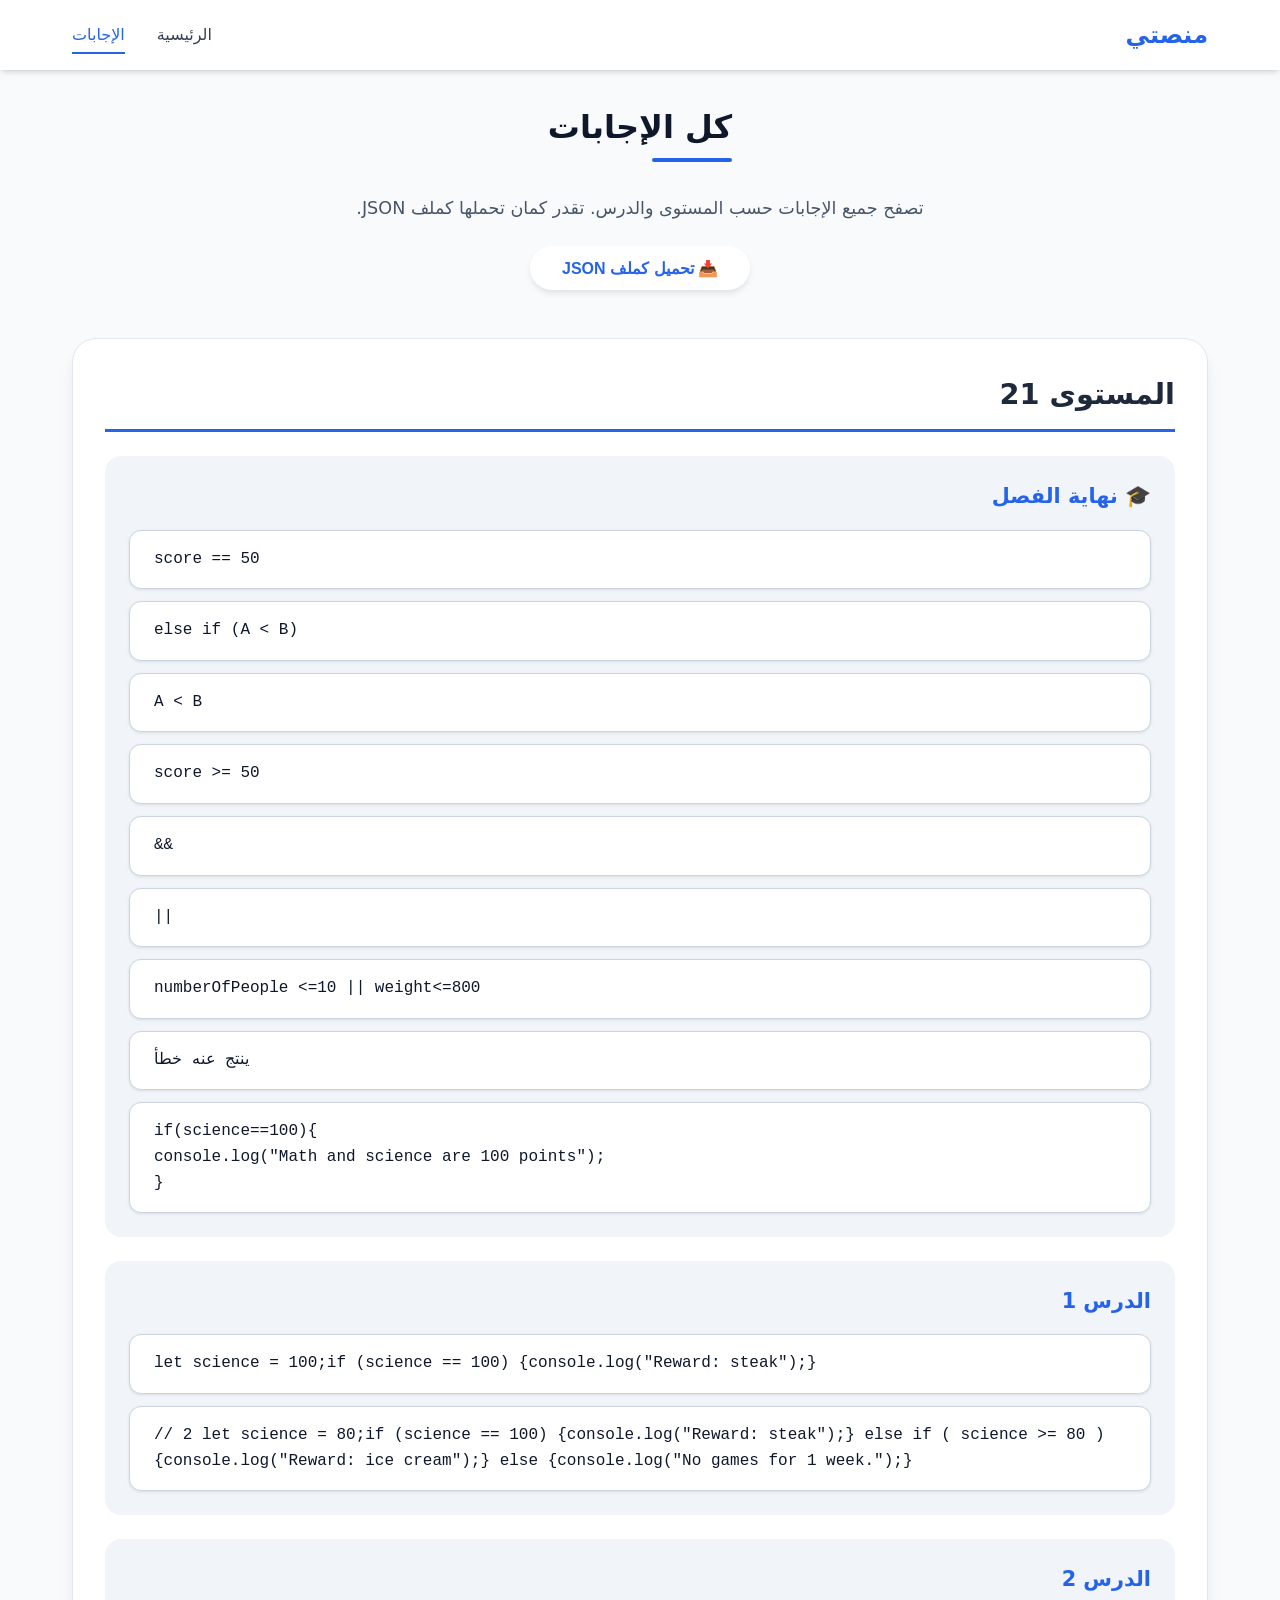
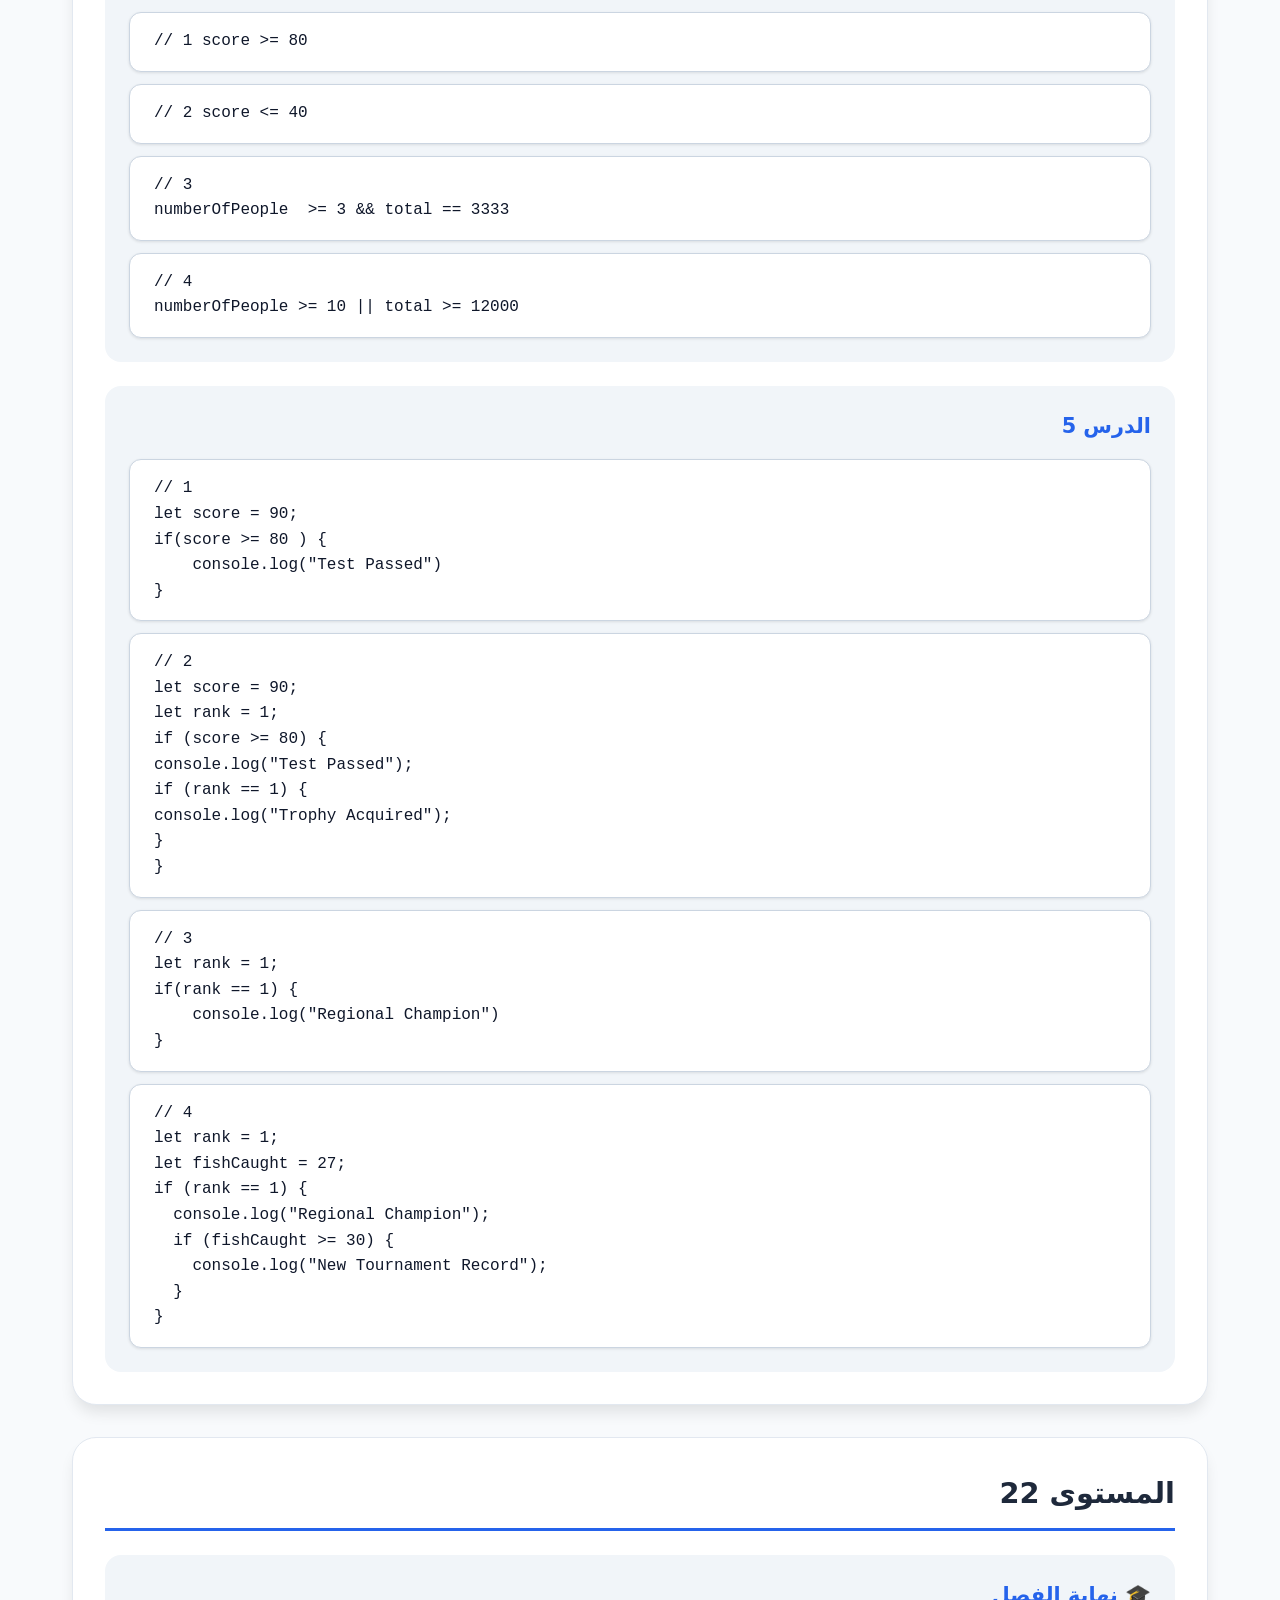
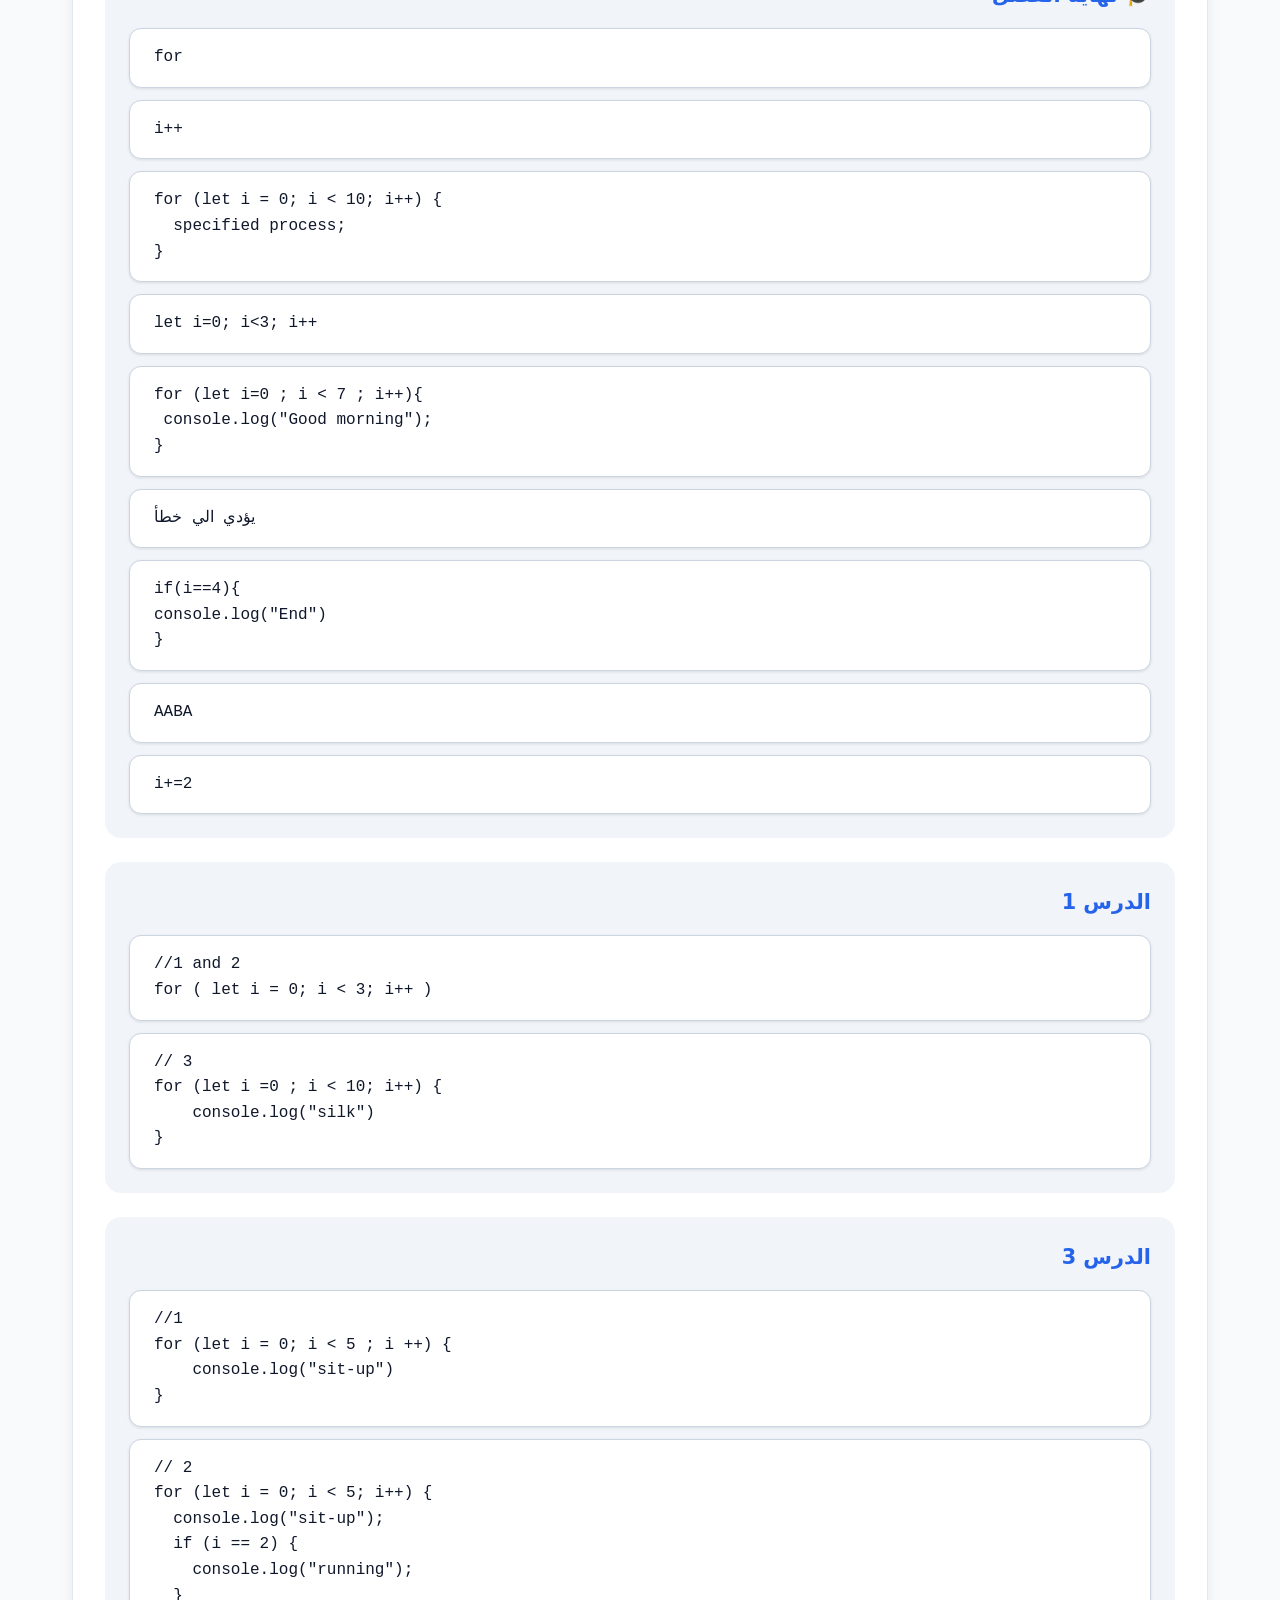
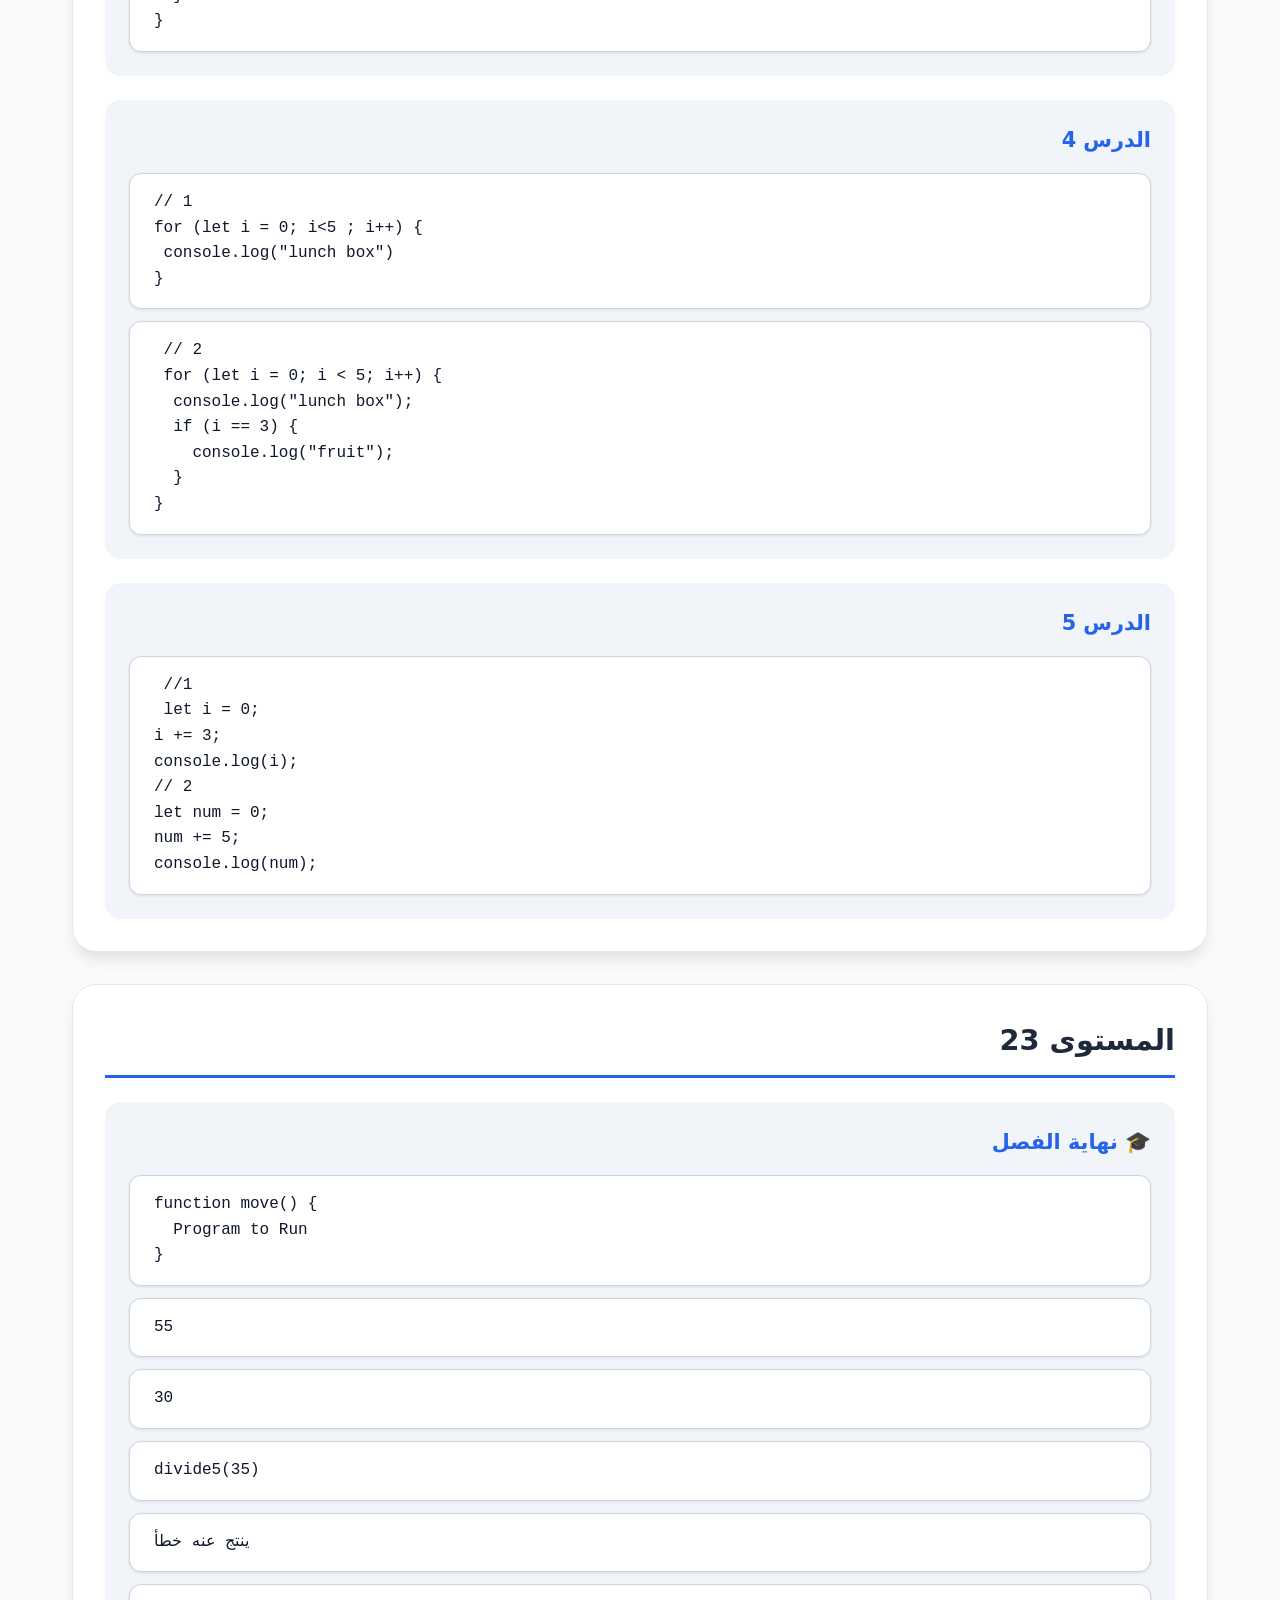
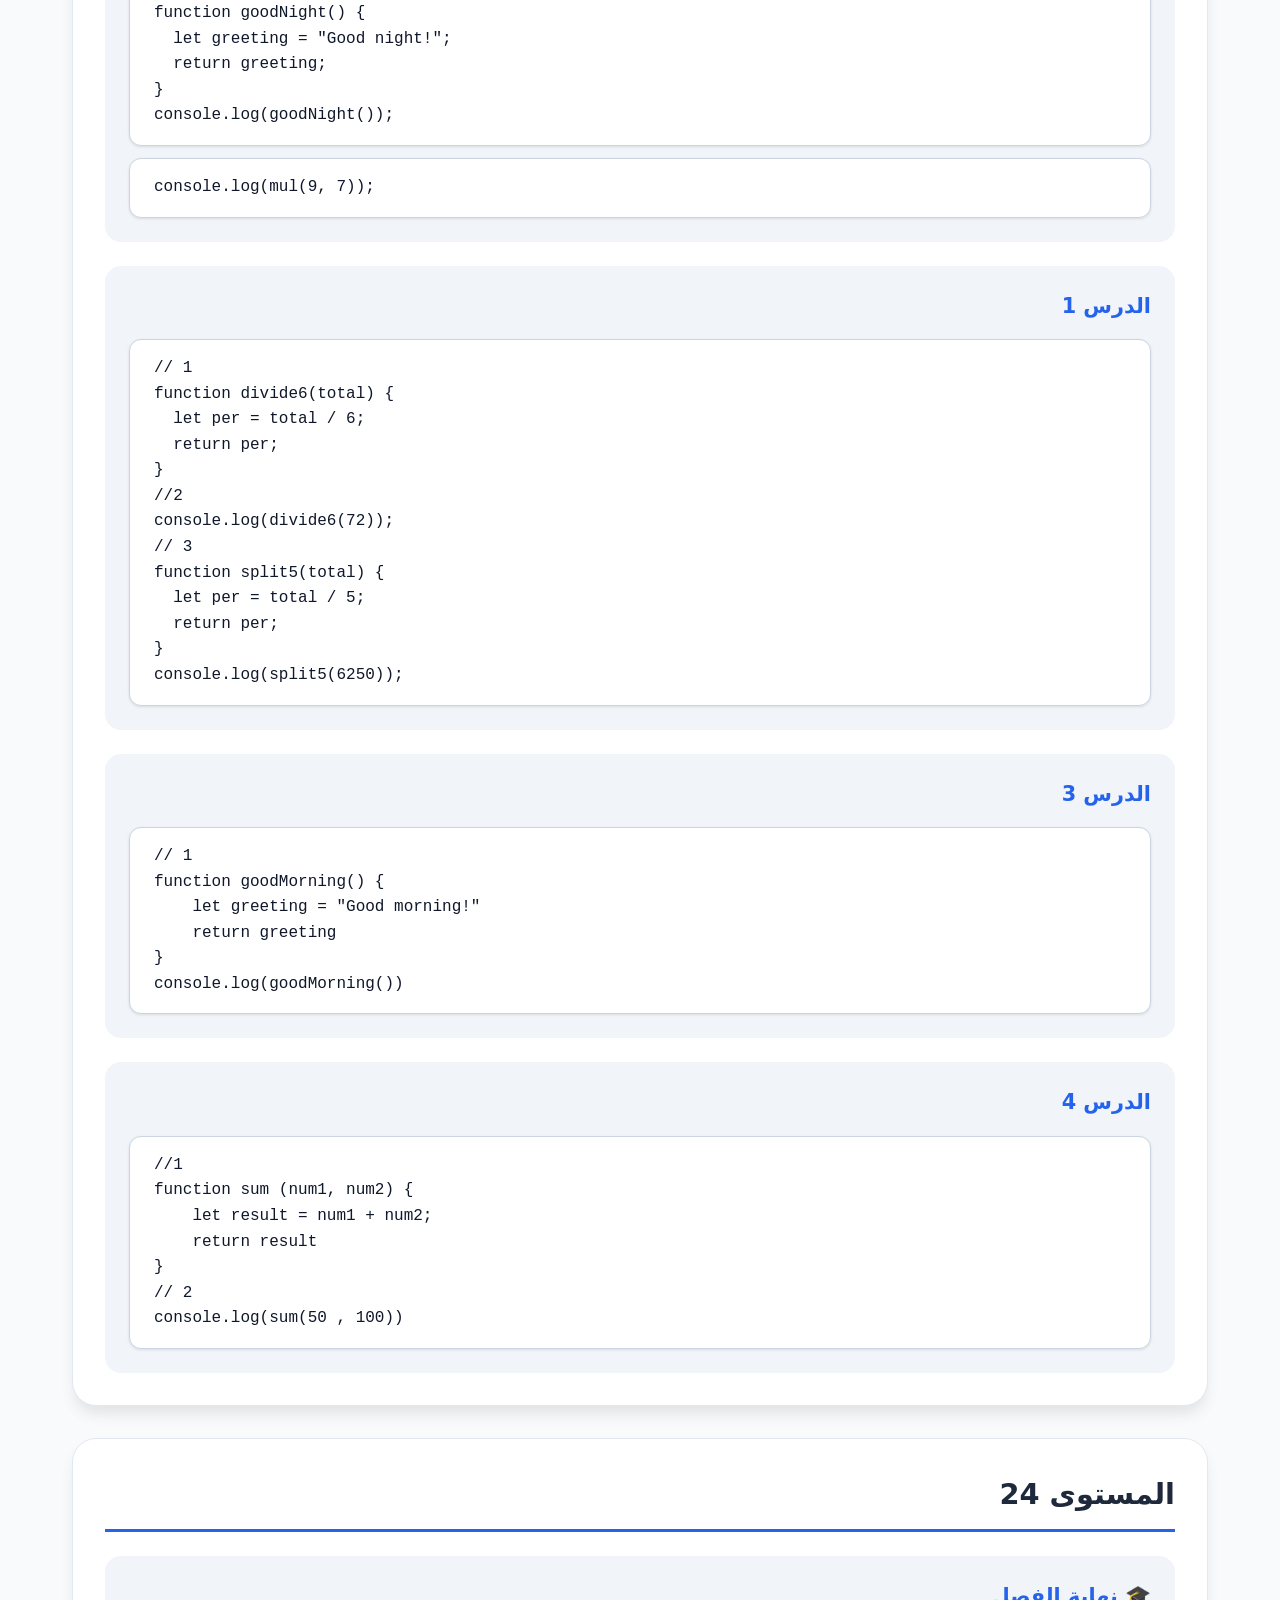
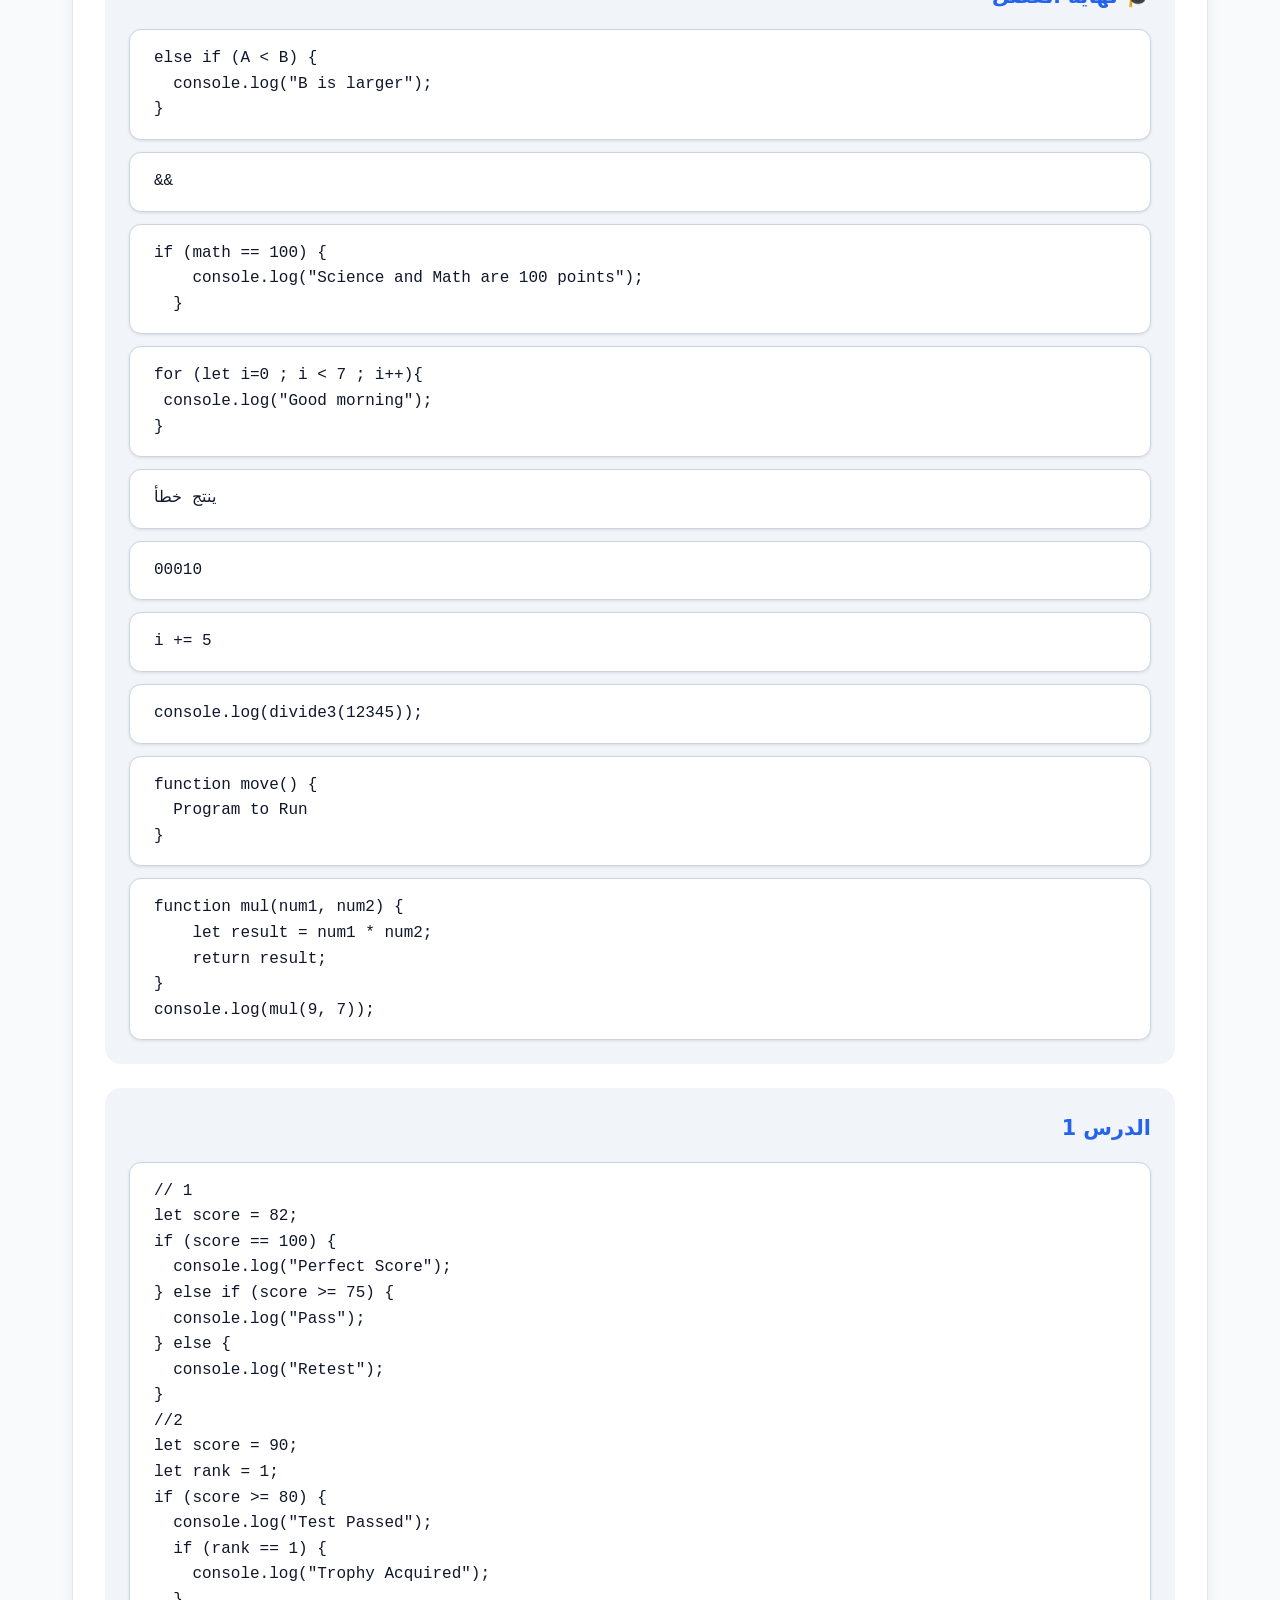
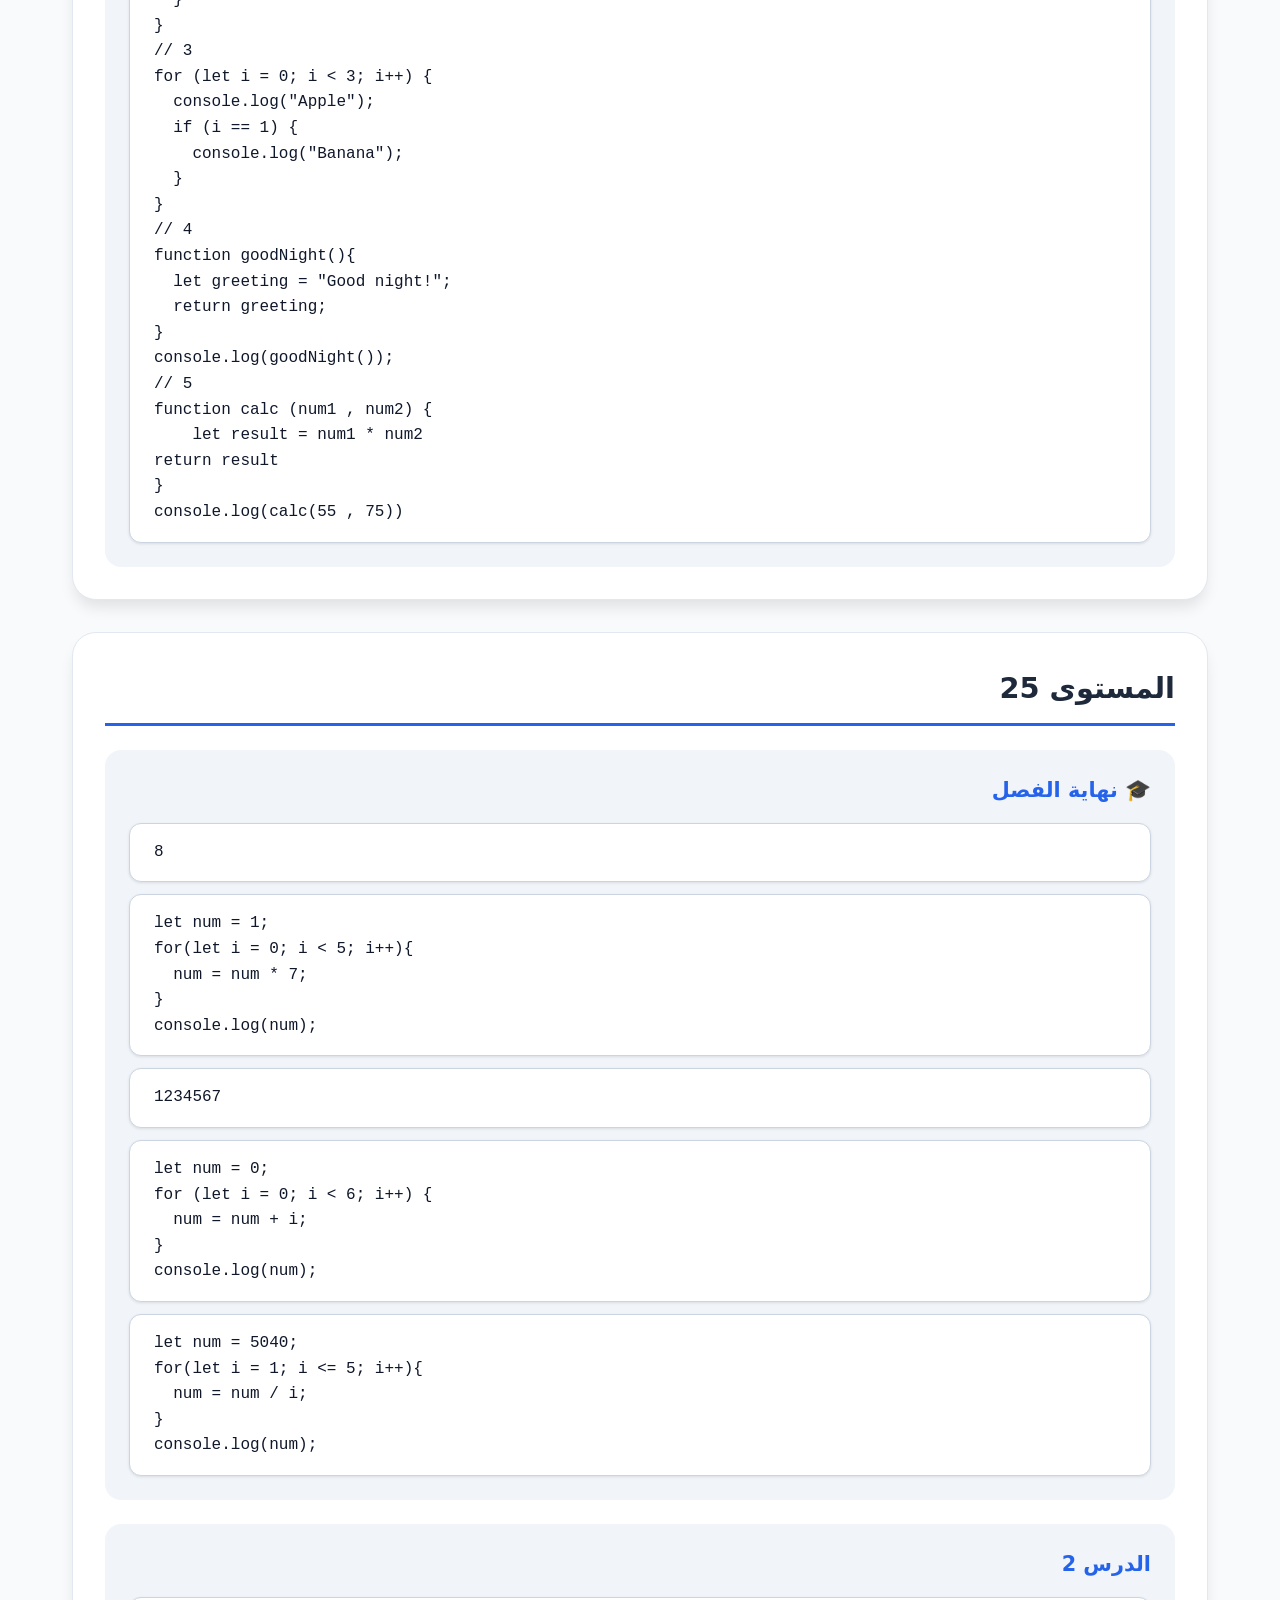
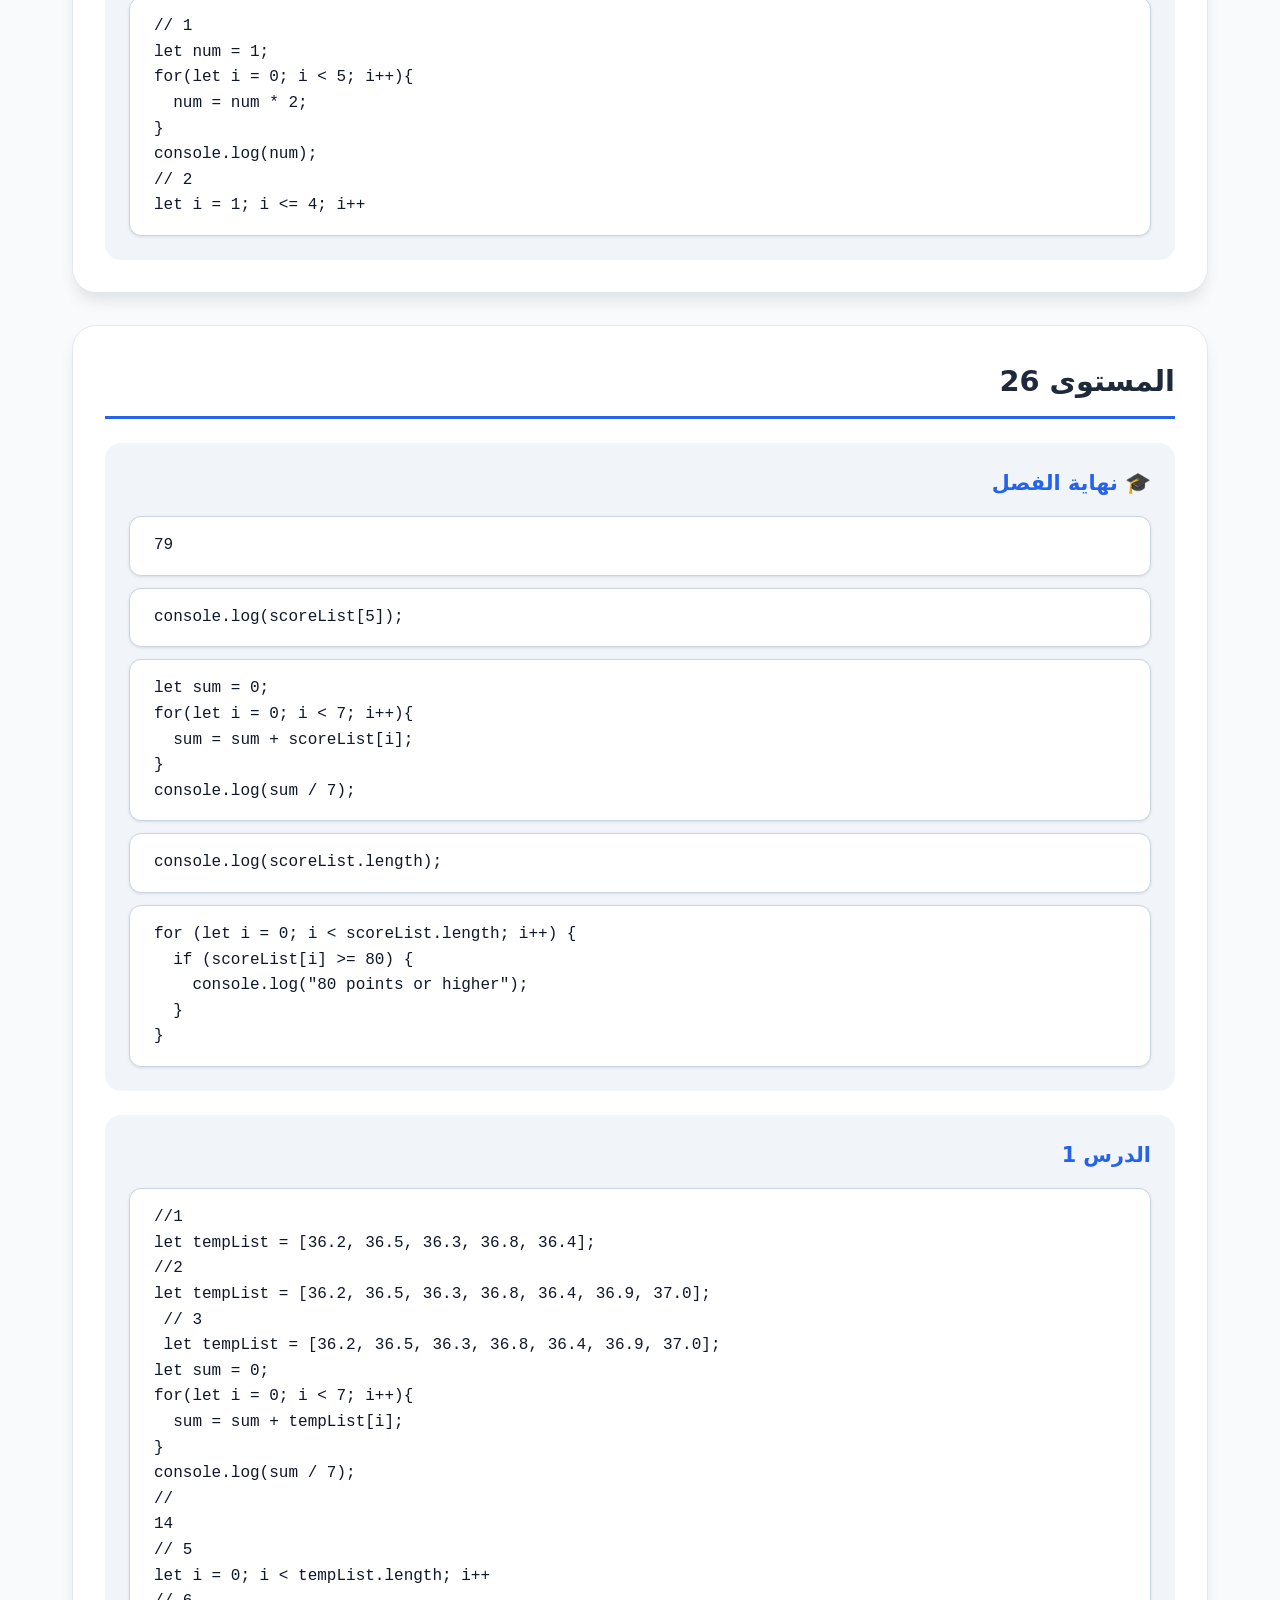
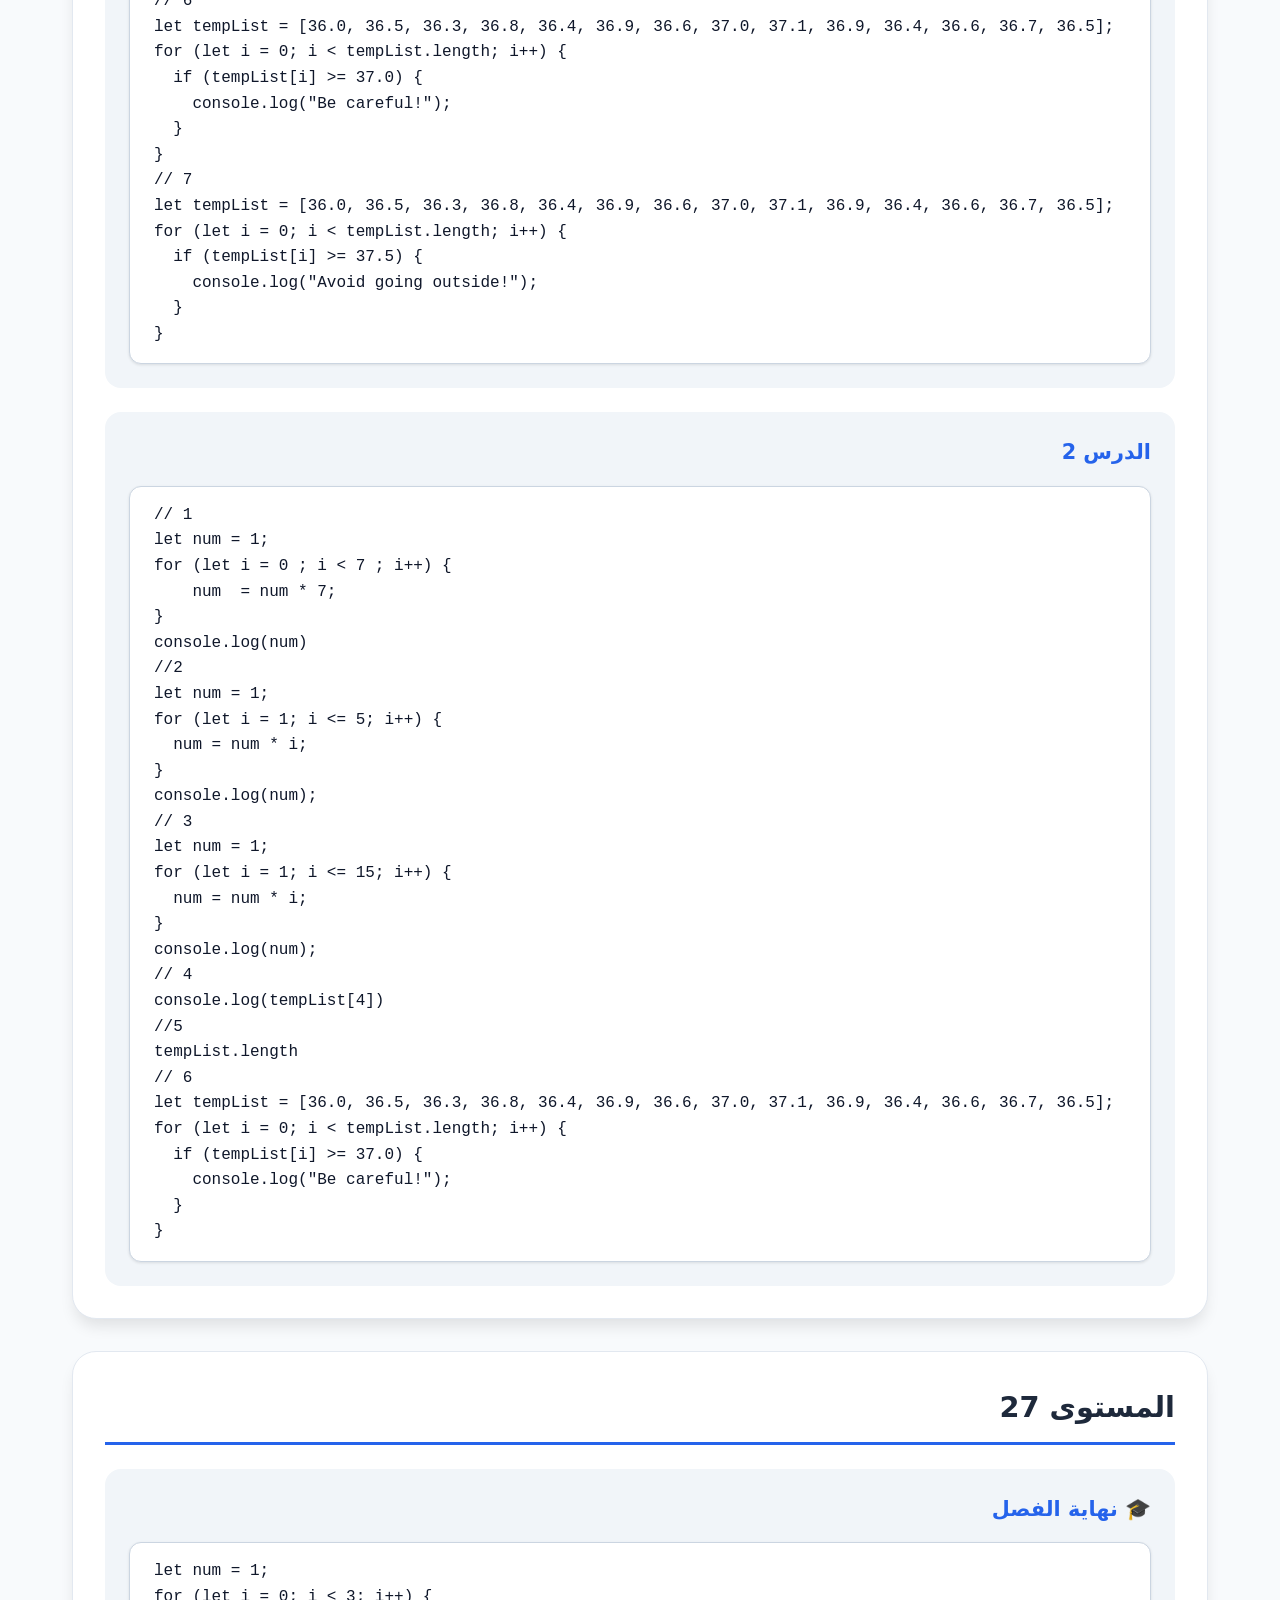
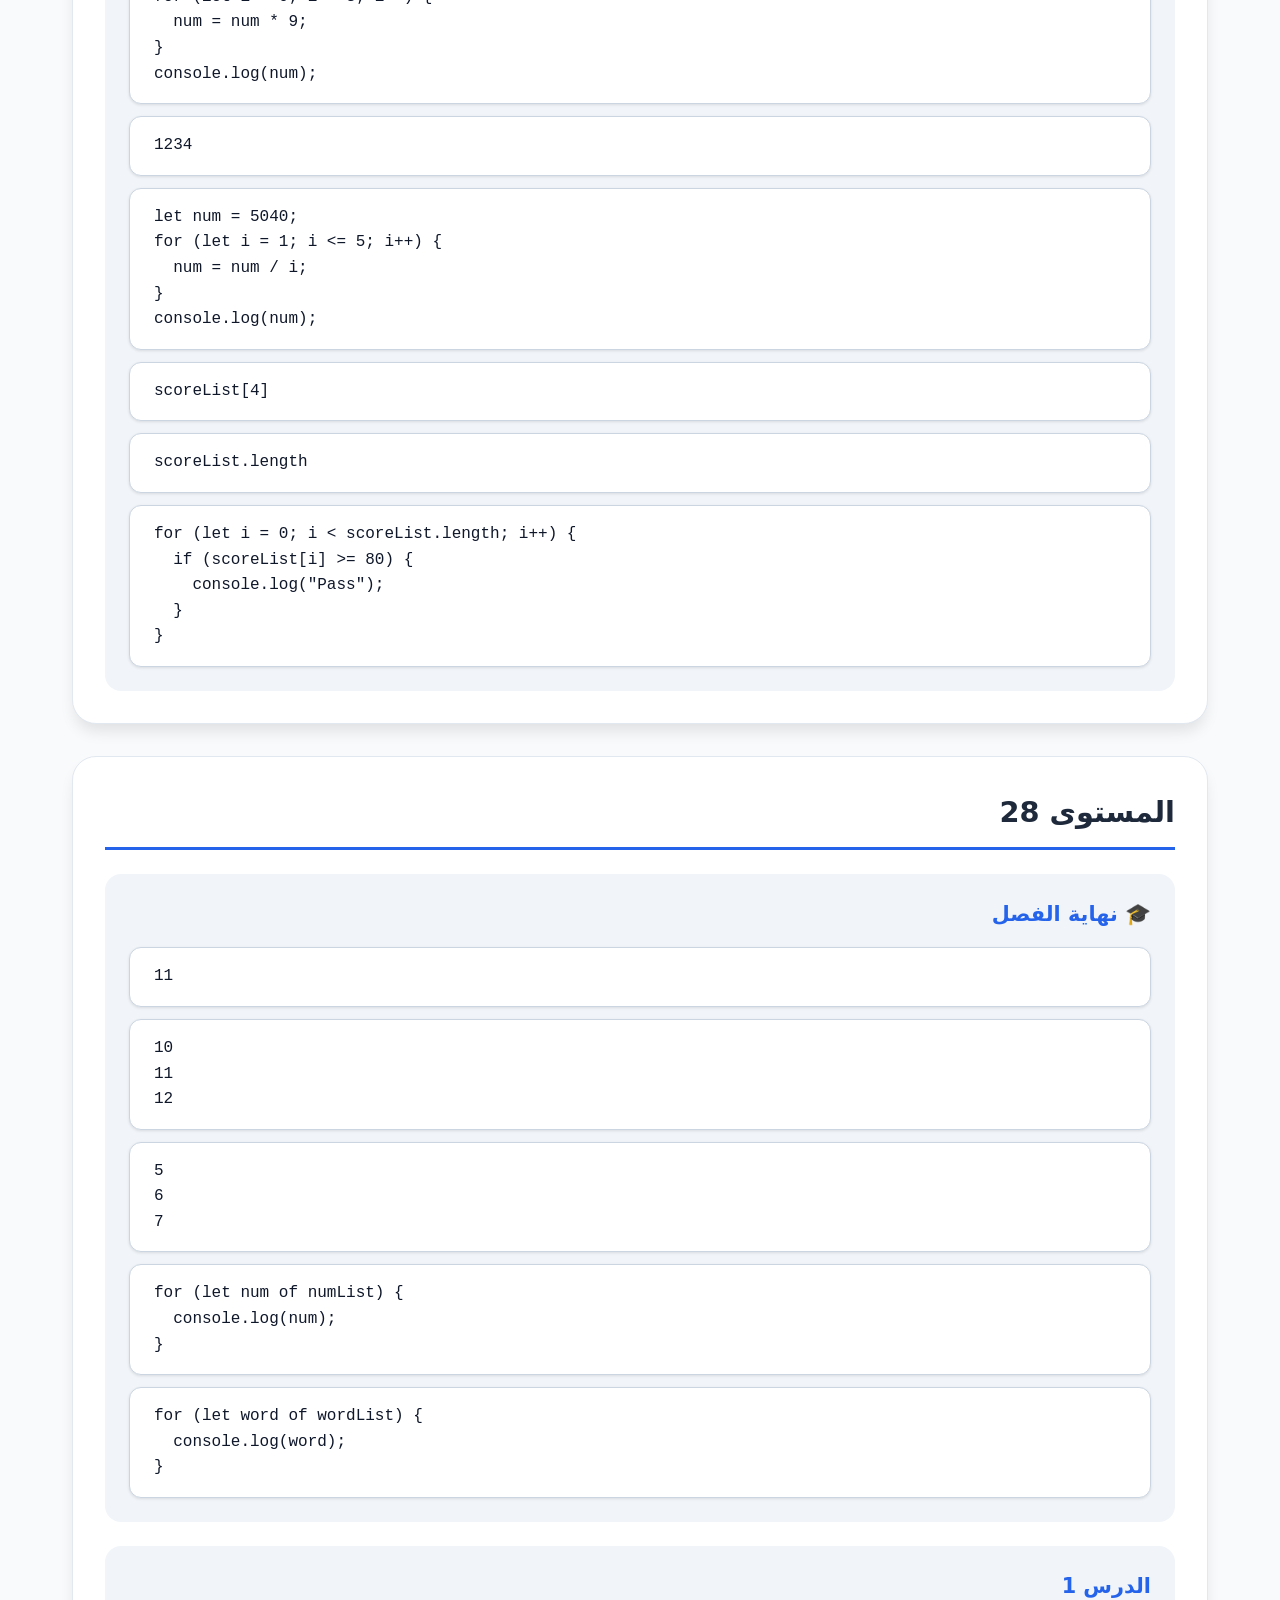
==== answers.html @ b63940d5 "All files added successfully" ====
<!DOCTYPE html>
<html lang="ar" dir="rtl">
<head>
    <meta charset="UTF-8">
    <meta name="viewport" content="width=device-width, initial-scale=1.0">
    <title>كل الإجابات - منصة حلول الأكواد</title>
    <link rel="stylesheet" href="style.css">
</head>
<body>
    <header>
        <nav>
            <div class="logo">منصتي</div>
            <ul>
                <li><a href="index.html">الرئيسية</a></li>
                <li><a href="answers.html" class="active">الإجابات</a></li>
            </ul>
        </nav>
    </header>

    <main>
        <section class="answers-header">
            <h1>كل الإجابات</h1>
            <p>تصفح جميع الإجابات حسب المستوى والدرس. تقدر كمان تحملها كملف JSON.</p>
            <button id="download-json" class="btn">📥 تحميل كملف JSON</button>
        </section>

        <section class="answers-list" id="answers-container">
            <!-- المحتوى هيتحط هنا من خلال JavaScript -->
            <p class="loading">جاري تحميل الإجابات...</p>
        </section>
    </main>

    <footer>
        <p>© 2026 منصة حلول الأكواد. كل الحقوق محفوظة يا باشا.</p>
    </footer>

    <script src="script.js"></script>
</body>
</html>
---- style.css ----
* {
    margin: 0;
    padding: 0;
    box-sizing: border-box;
}

body {
    font-family: system-ui, -apple-system, 'Segoe UI', Roboto, 'Helvetica Neue', sans-serif;
    background-color: #f8fafc;
    color: #0f172a;
    line-height: 1.6;
    display: flex;
    flex-direction: column;
    min-height: 100vh;
}

header {
    background-color: #ffffff;
    box-shadow: 0 4px 6px -1px rgb(0 0 0 / 0.1), 0 2px 4px -2px rgb(0 0 0 / 0.1);
    position: sticky;
    top: 0;
    z-index: 10;
}

nav {
    max-width: 1200px;
    margin: 0 auto;
    padding: 1rem 2rem;
    display: flex;
    justify-content: space-between;
    align-items: center;
}

.logo {
    font-size: 1.5rem;
    font-weight: 700;
    color: #2563eb;
}

nav ul {
    display: flex;
    gap: 2rem;
    list-style: none;
}

nav a {
    text-decoration: none;
    color: #334155;
    font-weight: 500;
    padding: 0.5rem 0;
    transition: color 0.2s ease;
    border-bottom: 2px solid transparent;
}

nav a:hover, nav a.active {
    color: #2563eb;
    border-bottom-color: #2563eb;
}

main {
    flex: 1;
    max-width: 1200px;
    margin: 2rem auto;
    padding: 0 2rem;
    width: 100%;
}

/* Home Page Styles */
.hero {
    background: linear-gradient(135deg, #2563eb, #1e40af);
    color: white;
    padding: 4rem 3rem;
    border-radius: 2rem;
    text-align: center;
    margin-bottom: 3rem;
    box-shadow: 0 20px 25px -5px rgb(0 0 0 / 0.1), 0 8px 10px -6px rgb(0 0 0 / 0.1);
}

.hero h1 {
    font-size: 2.8rem;
    margin-bottom: 1rem;
    line-height: 1.2;
}

.hero p {
    font-size: 1.2rem;
    max-width: 700px;
    margin: 0 auto 2rem auto;
    opacity: 0.9;
}

.btn {
    display: inline-block;
    background-color: white;
    color: #2563eb;
    font-weight: 600;
    padding: 0.8rem 2rem;
    border-radius: 9999px;
    text-decoration: none;
    transition: all 0.3s ease;
    border: none;
    cursor: pointer;
    font-size: 1rem;
    box-shadow: 0 4px 6px -1px rgb(0 0 0 / 0.1);
}

.btn:hover {
    background-color: #f1f5f9;
    transform: scale(1.05);
    box-shadow: 0 10px 15px -3px rgb(0 0 0 / 0.1);
}

.features, .about {
    margin-bottom: 4rem;
}

.features h2, .about h2, .answers-header h1 {
    font-size: 2rem;
    margin-bottom: 2rem;
    color: #0f172a;
    position: relative;
    padding-bottom: 0.5rem;
}

.features h2::after, .about h2::after, .answers-header h1::after {
    content: '';
    position: absolute;
    bottom: 0;
    right: 0;
    width: 80px;
    height: 4px;
    background-color: #2563eb;
    border-radius: 2px;
}

.feature-grid {
    display: grid;
    grid-template-columns: repeat(auto-fit, minmax(250px, 1fr));
    gap: 2rem;
}

.feature-card {
    background-color: white;
    padding: 2rem 1.5rem;
    border-radius: 1.5rem;
    box-shadow: 0 10px 15px -3px rgb(0 0 0 / 0.1);
    transition: transform 0.3s ease, box-shadow 0.3s ease;
    border: 1px solid #e2e8f0;
}

.feature-card:hover {
    transform: translateY(-5px);
    box-shadow: 0 20px 25px -5px rgb(0 0 0 / 0.1);
}

.feature-card h3 {
    font-size: 1.5rem;
    margin-bottom: 0.75rem;
    color: #2563eb;
}

.feature-card p {
    color: #475569;
}

.about {
    background-color: white;
    padding: 2.5rem;
    border-radius: 1.5rem;
    border: 1px solid #e2e8f0;
    box-shadow: 0 4px 6px -1px rgb(0 0 0 / 0.1);
}

.about p {
    margin-bottom: 1rem;
    color: #334155;
}

/* Answers Page Styles */
.answers-header {
    text-align: center;
    margin-bottom: 3rem;
}

.answers-header h1 {
    display: inline-block;
}

.answers-header p {
    color: #475569;
    margin-bottom: 1.5rem;
    font-size: 1.1rem;
}

.answers-list {
    display: flex;
    flex-direction: column;
    gap: 2rem;
}

.level-card {
    background-color: white;
    border-radius: 1.5rem;
    padding: 2rem;
    box-shadow: 0 10px 15px -3px rgb(0 0 0 / 0.1);
    border: 1px solid #e2e8f0;
}

.level-card h2 {
    font-size: 1.8rem;
    color: #1e293b;
    margin-bottom: 1.5rem;
    padding-bottom: 0.75rem;
    border-bottom: 3px solid #2563eb;
}

.lesson-card {
    background-color: #f1f5f9;
    border-radius: 1rem;
    padding: 1.5rem;
    margin-bottom: 1.5rem;
}

.lesson-card:last-child {
    margin-bottom: 0;
}

.lesson-card h3 {
    font-size: 1.3rem;
    color: #2563eb;
    margin-bottom: 1rem;
}

.answers-list-ul {
    list-style: none;
    padding: 0;
}

.answer-item {
    background-color: white;
    border-radius: 0.75rem;
    padding: 1rem 1.5rem;
    margin-bottom: 0.75rem;
    font-family: 'Courier New', Courier, monospace;
    border: 1px solid #cbd5e1;
    box-shadow: 0 1px 3px 0 rgb(0 0 0 / 0.1);
    white-space: pre-wrap;
    direction: ltr;
    text-align: left;
}

.answer-item:last-child {
    margin-bottom: 0;
}

.loading {
    text-align: center;
    color: #64748b;
    font-size: 1.2rem;
    padding: 3rem;
}

footer {
    text-align: center;
    padding: 2rem;
    background-color: #ffffff;
    border-top: 1px solid #e2e8f0;
    color: #64748b;
    margin-top: 3rem;
}
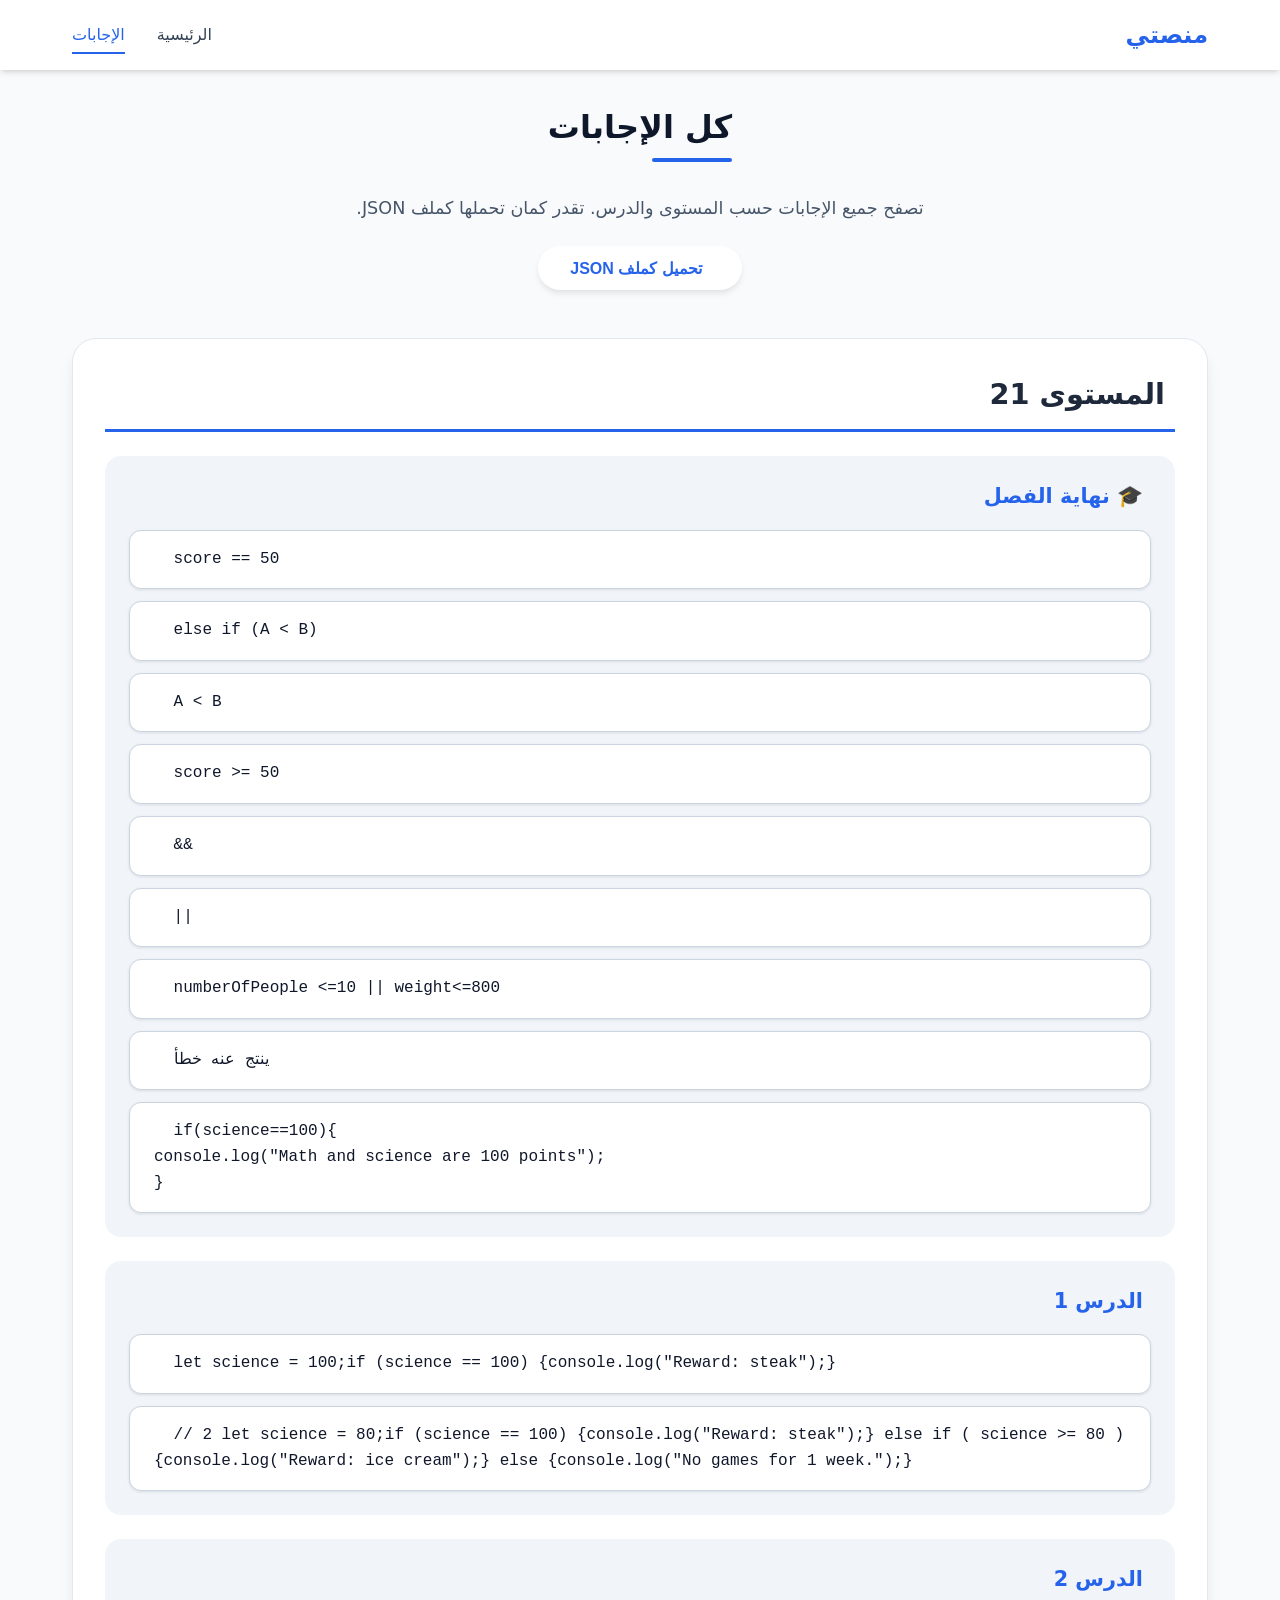
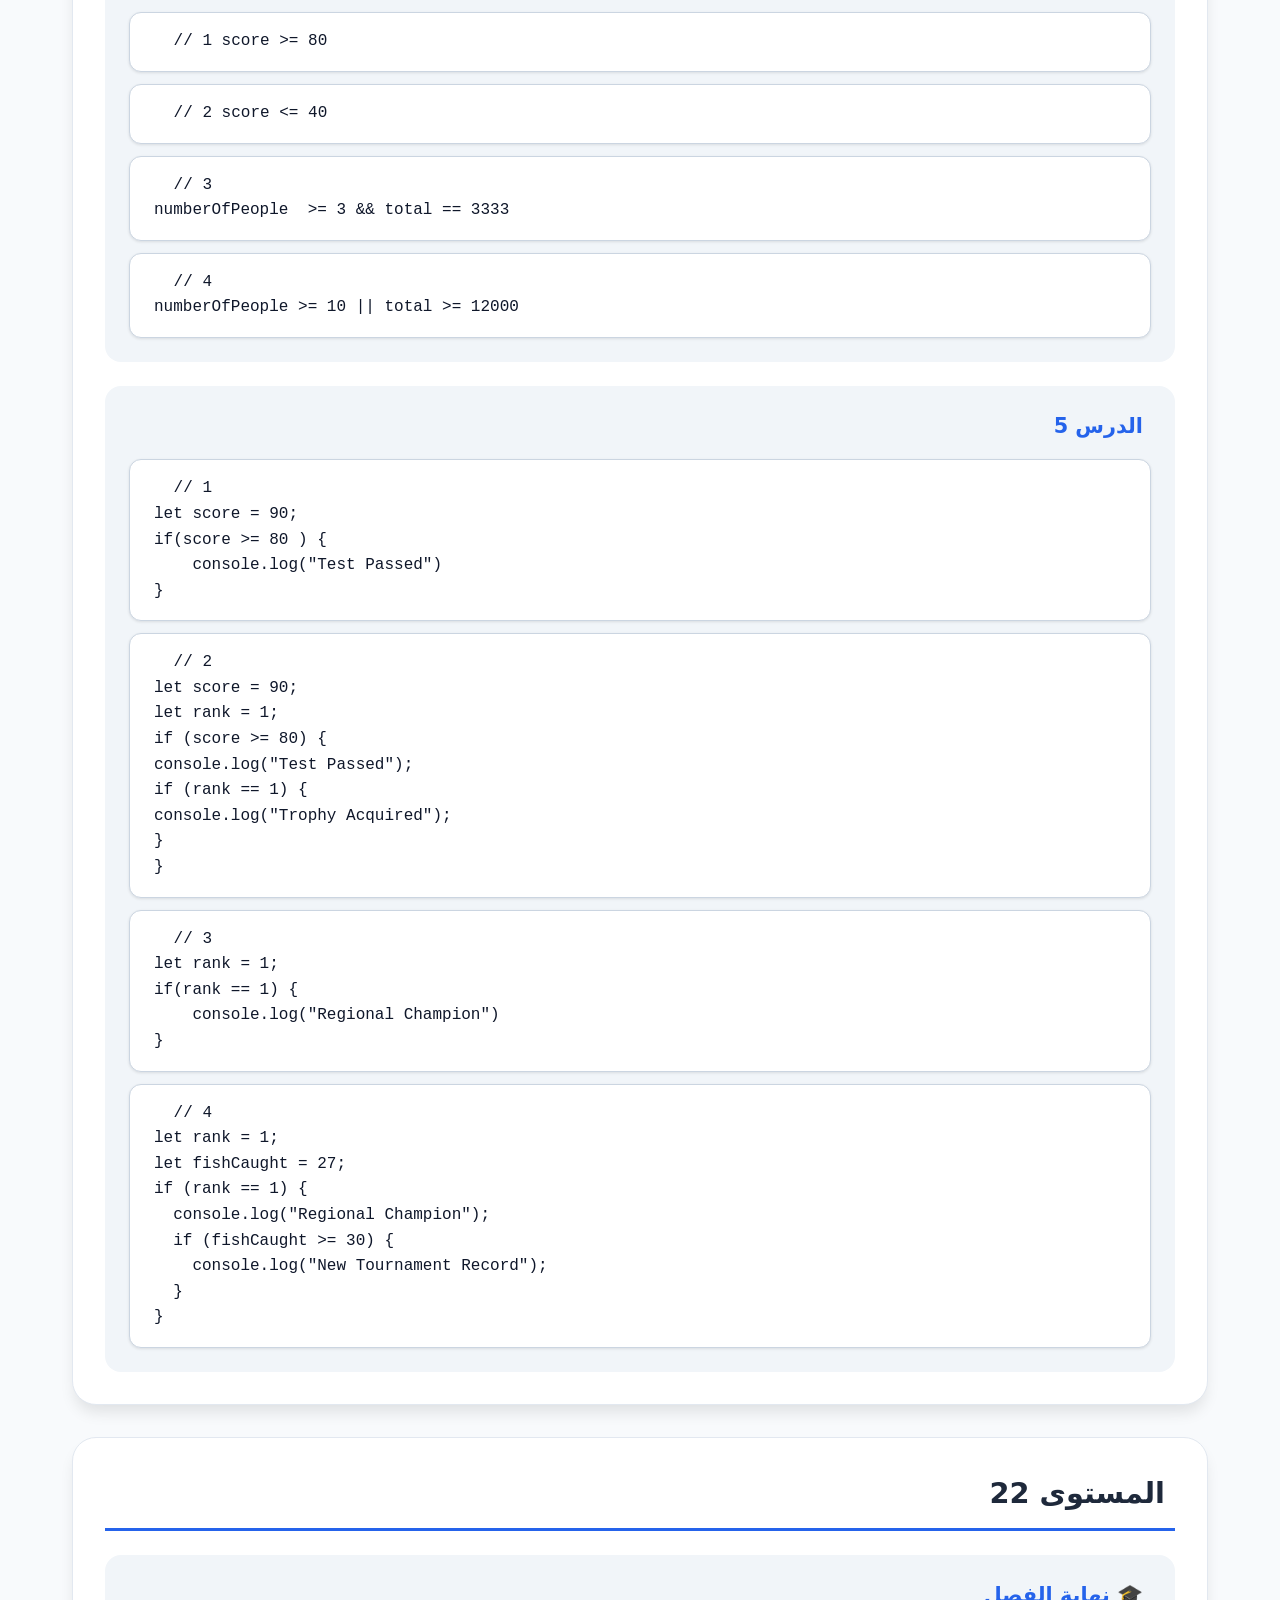
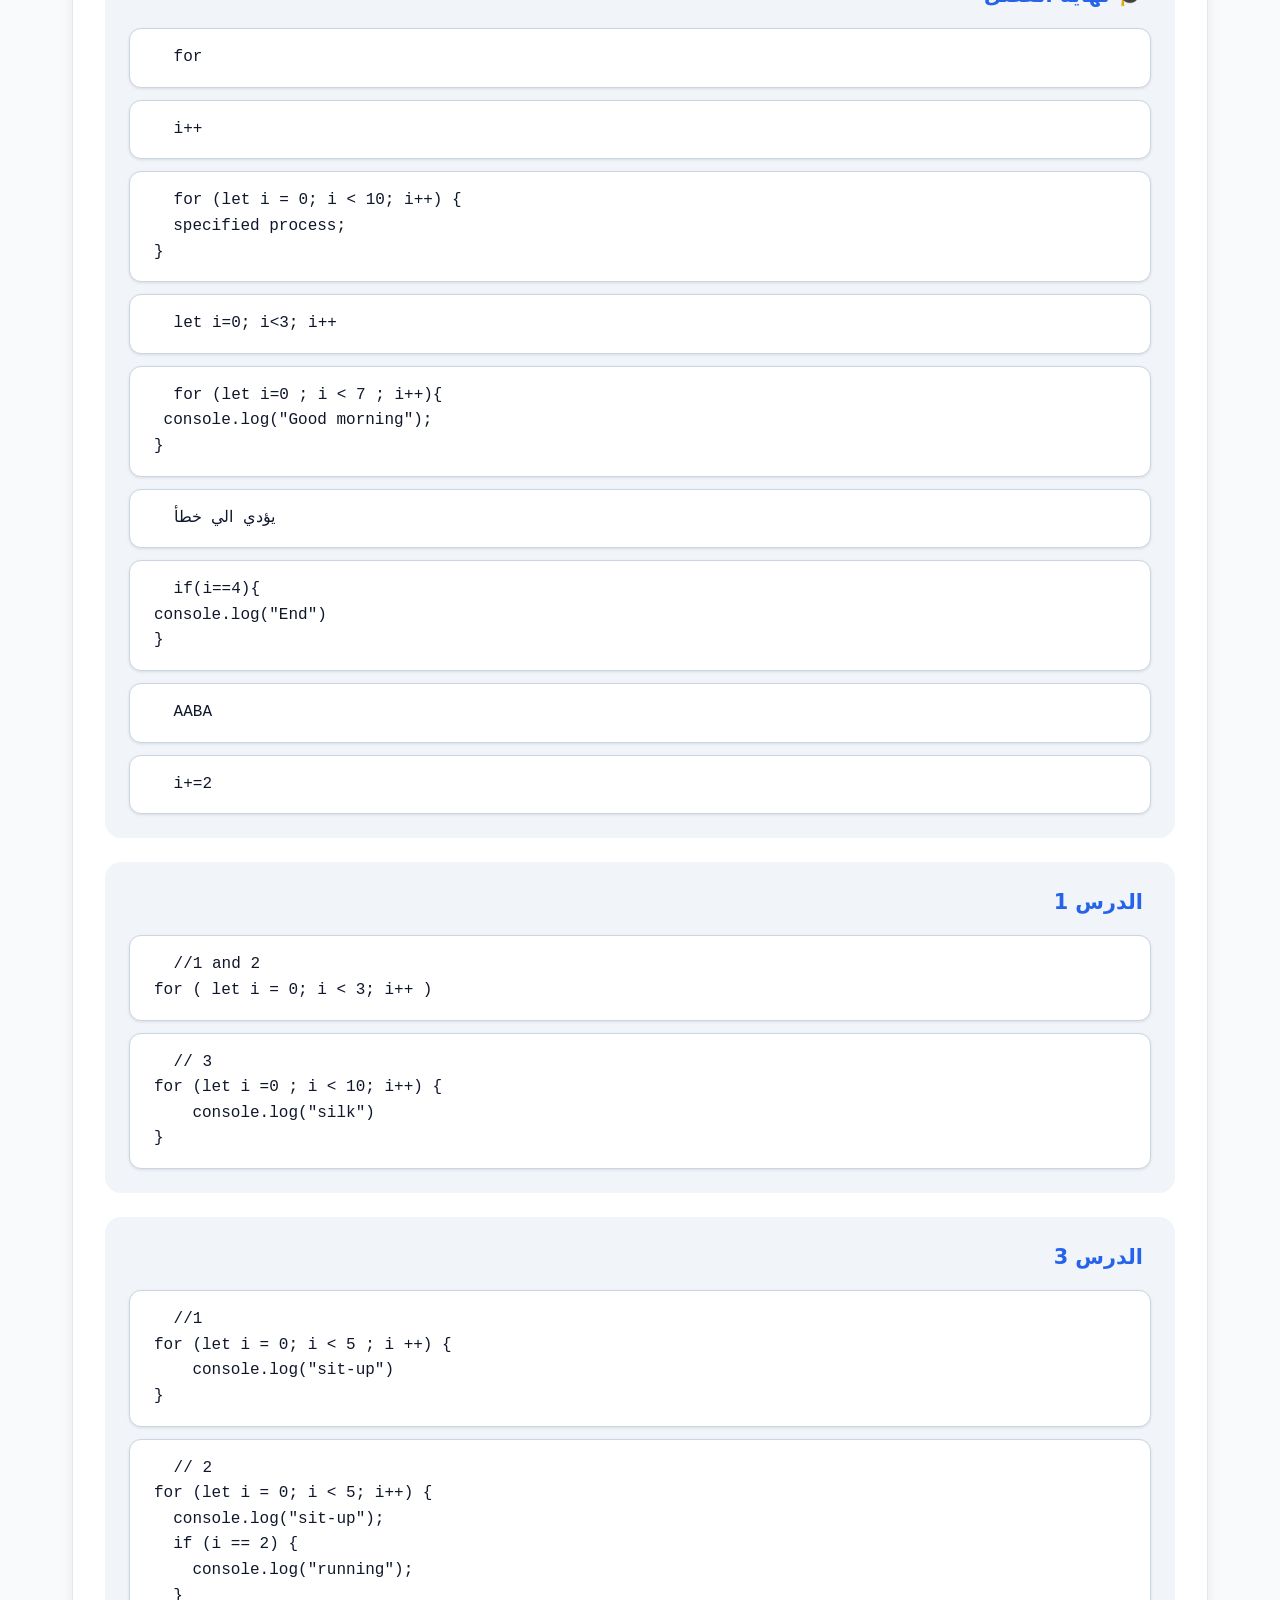
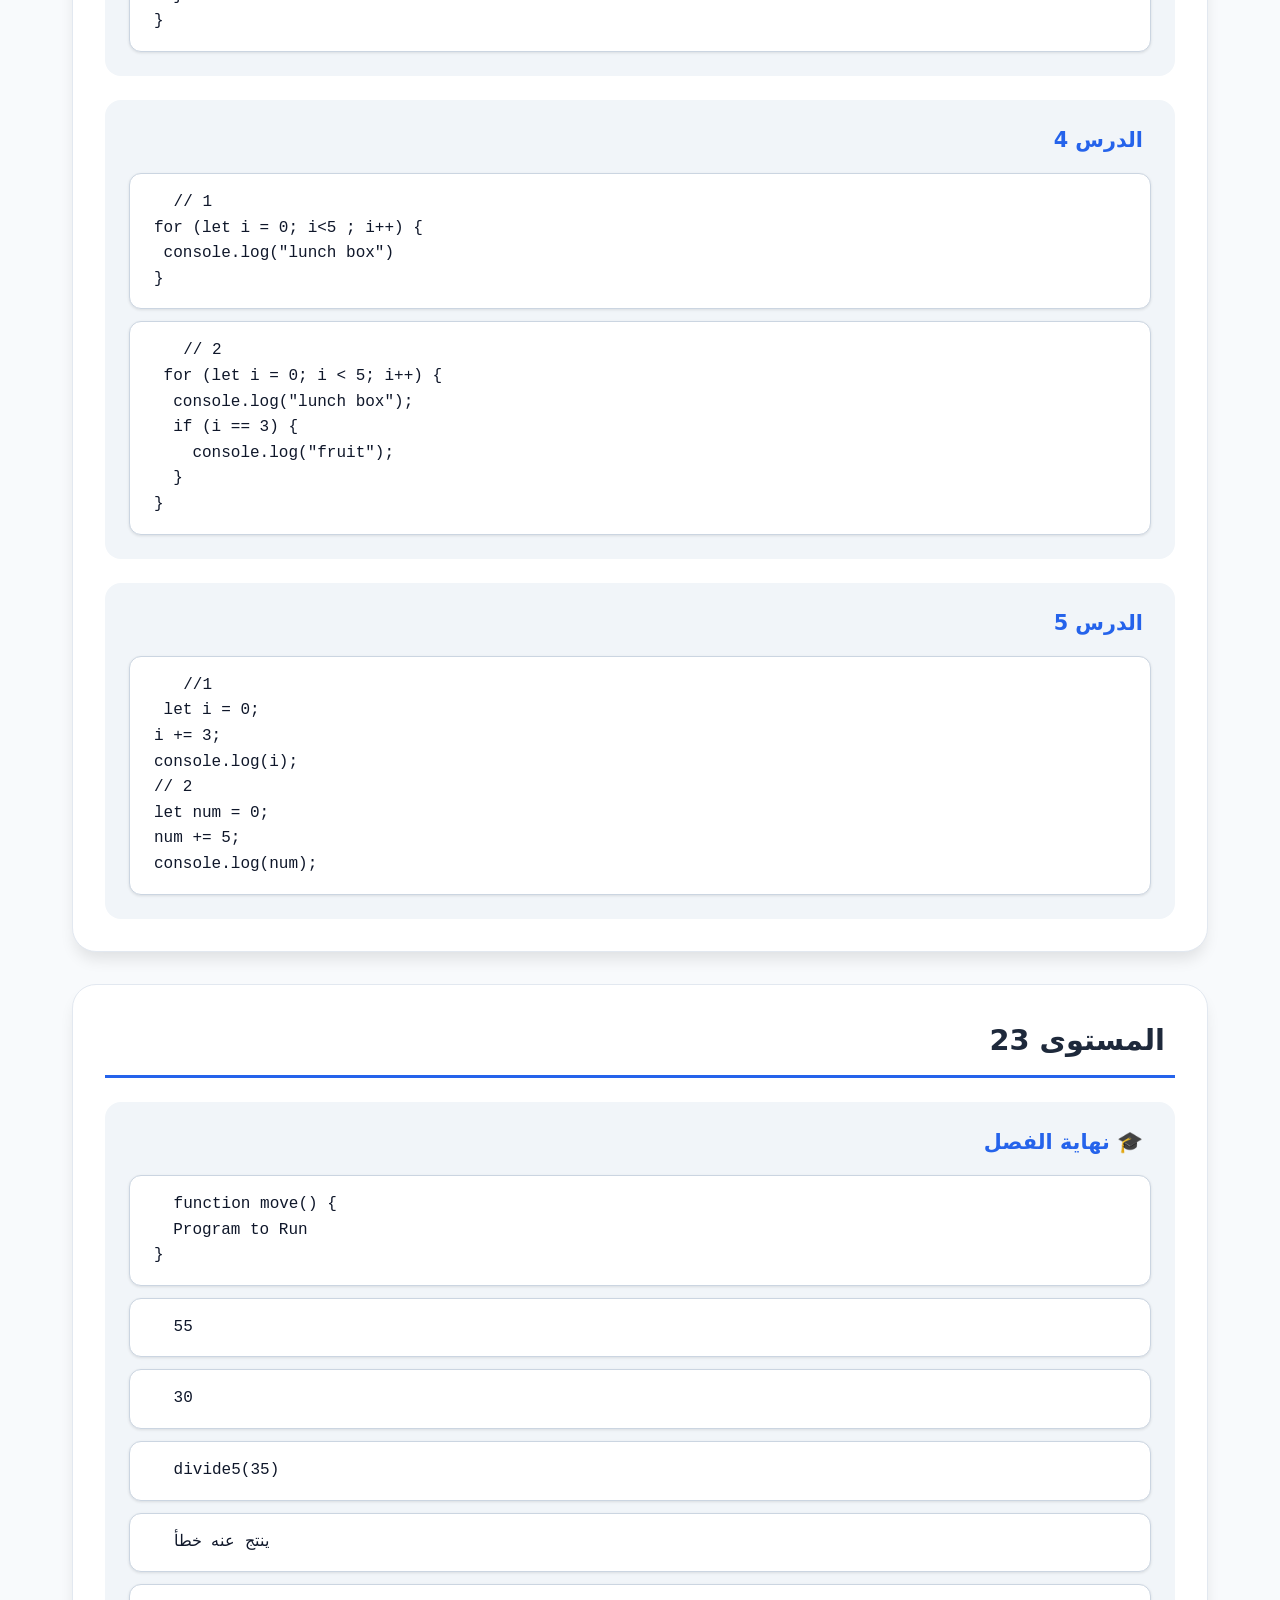
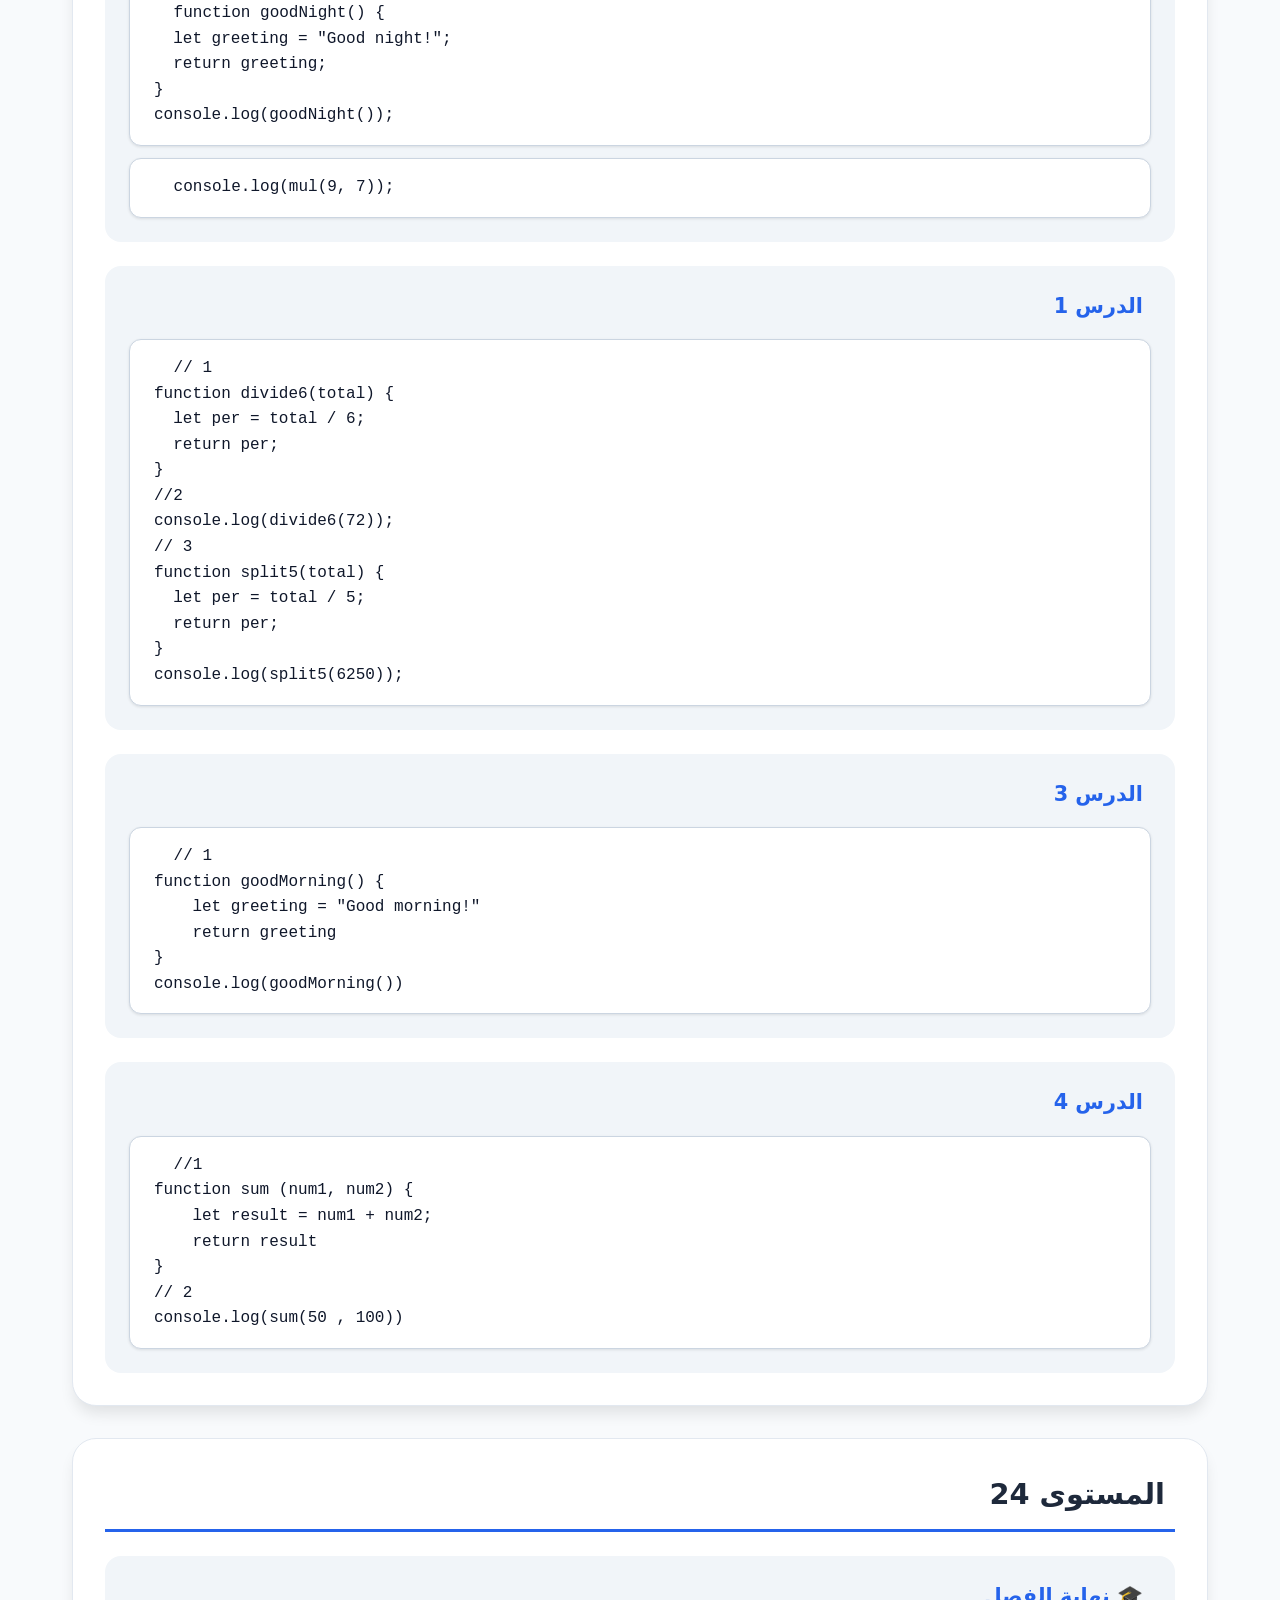
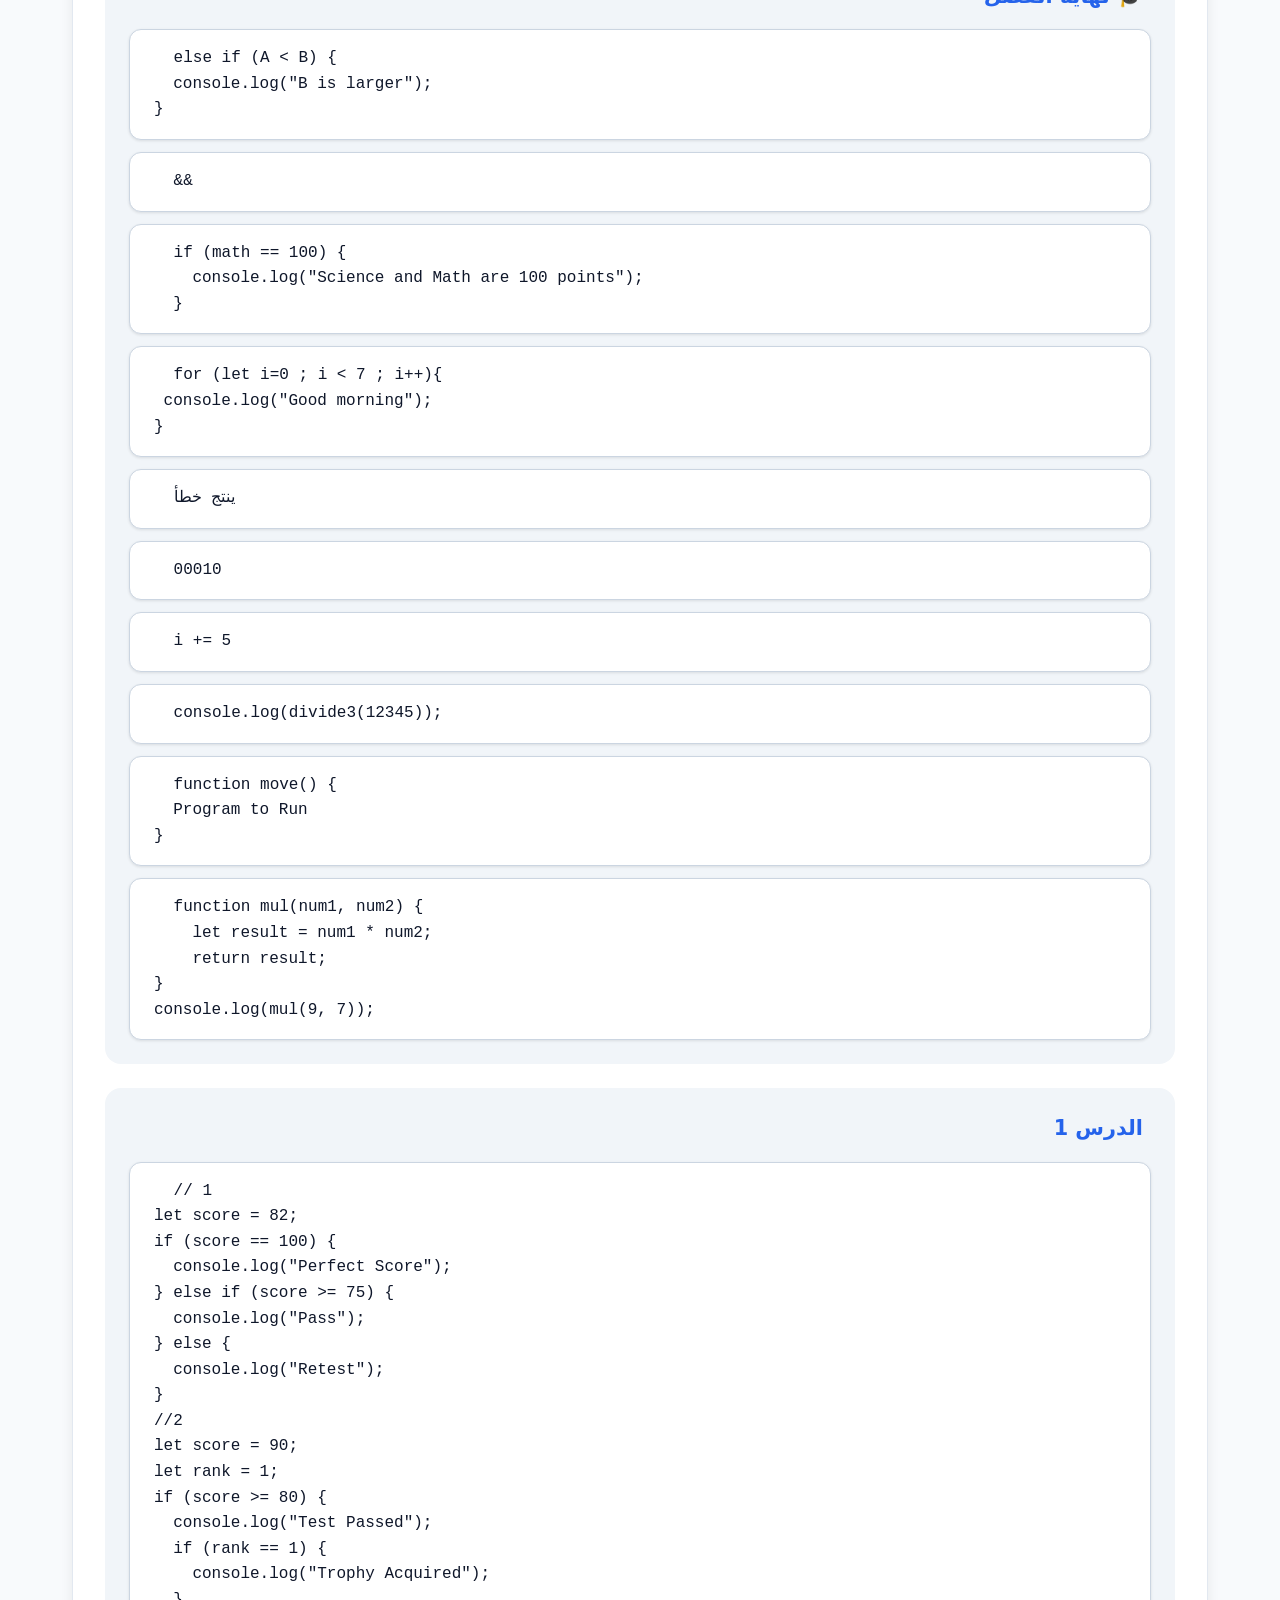
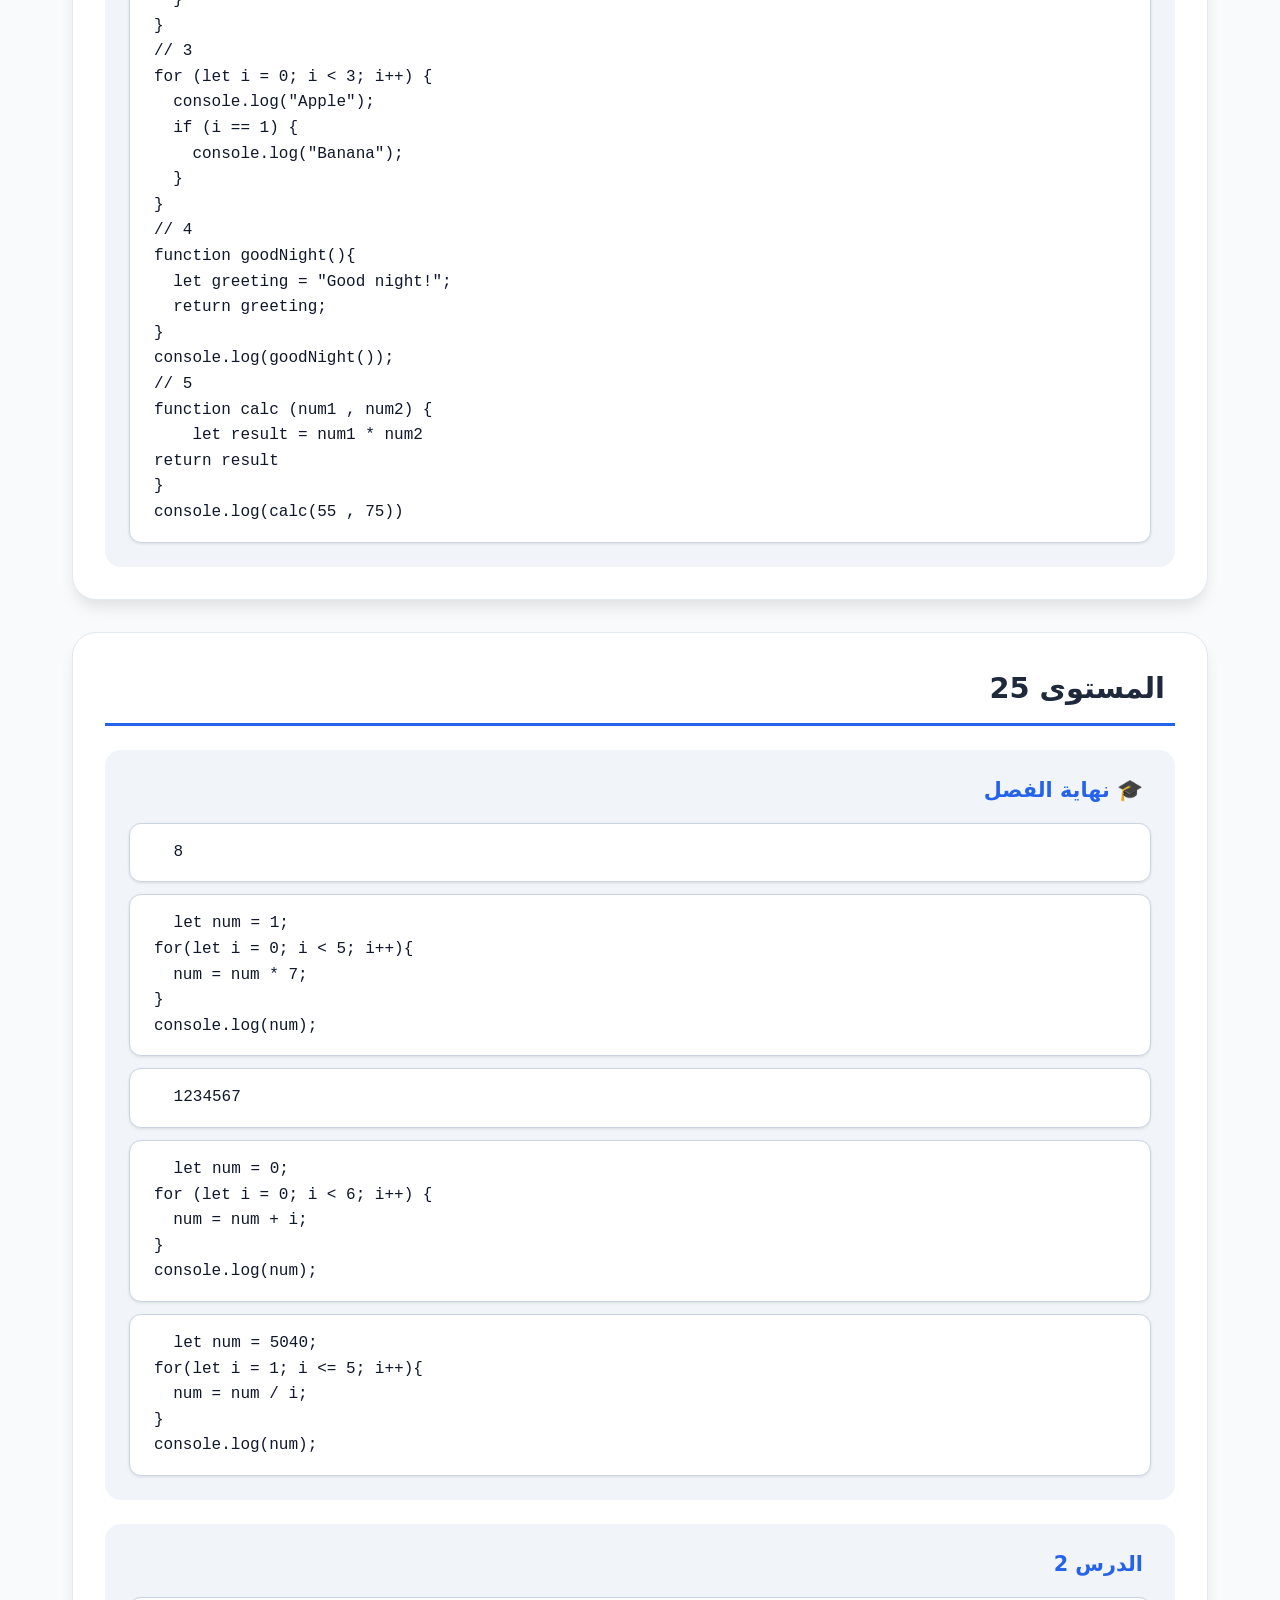
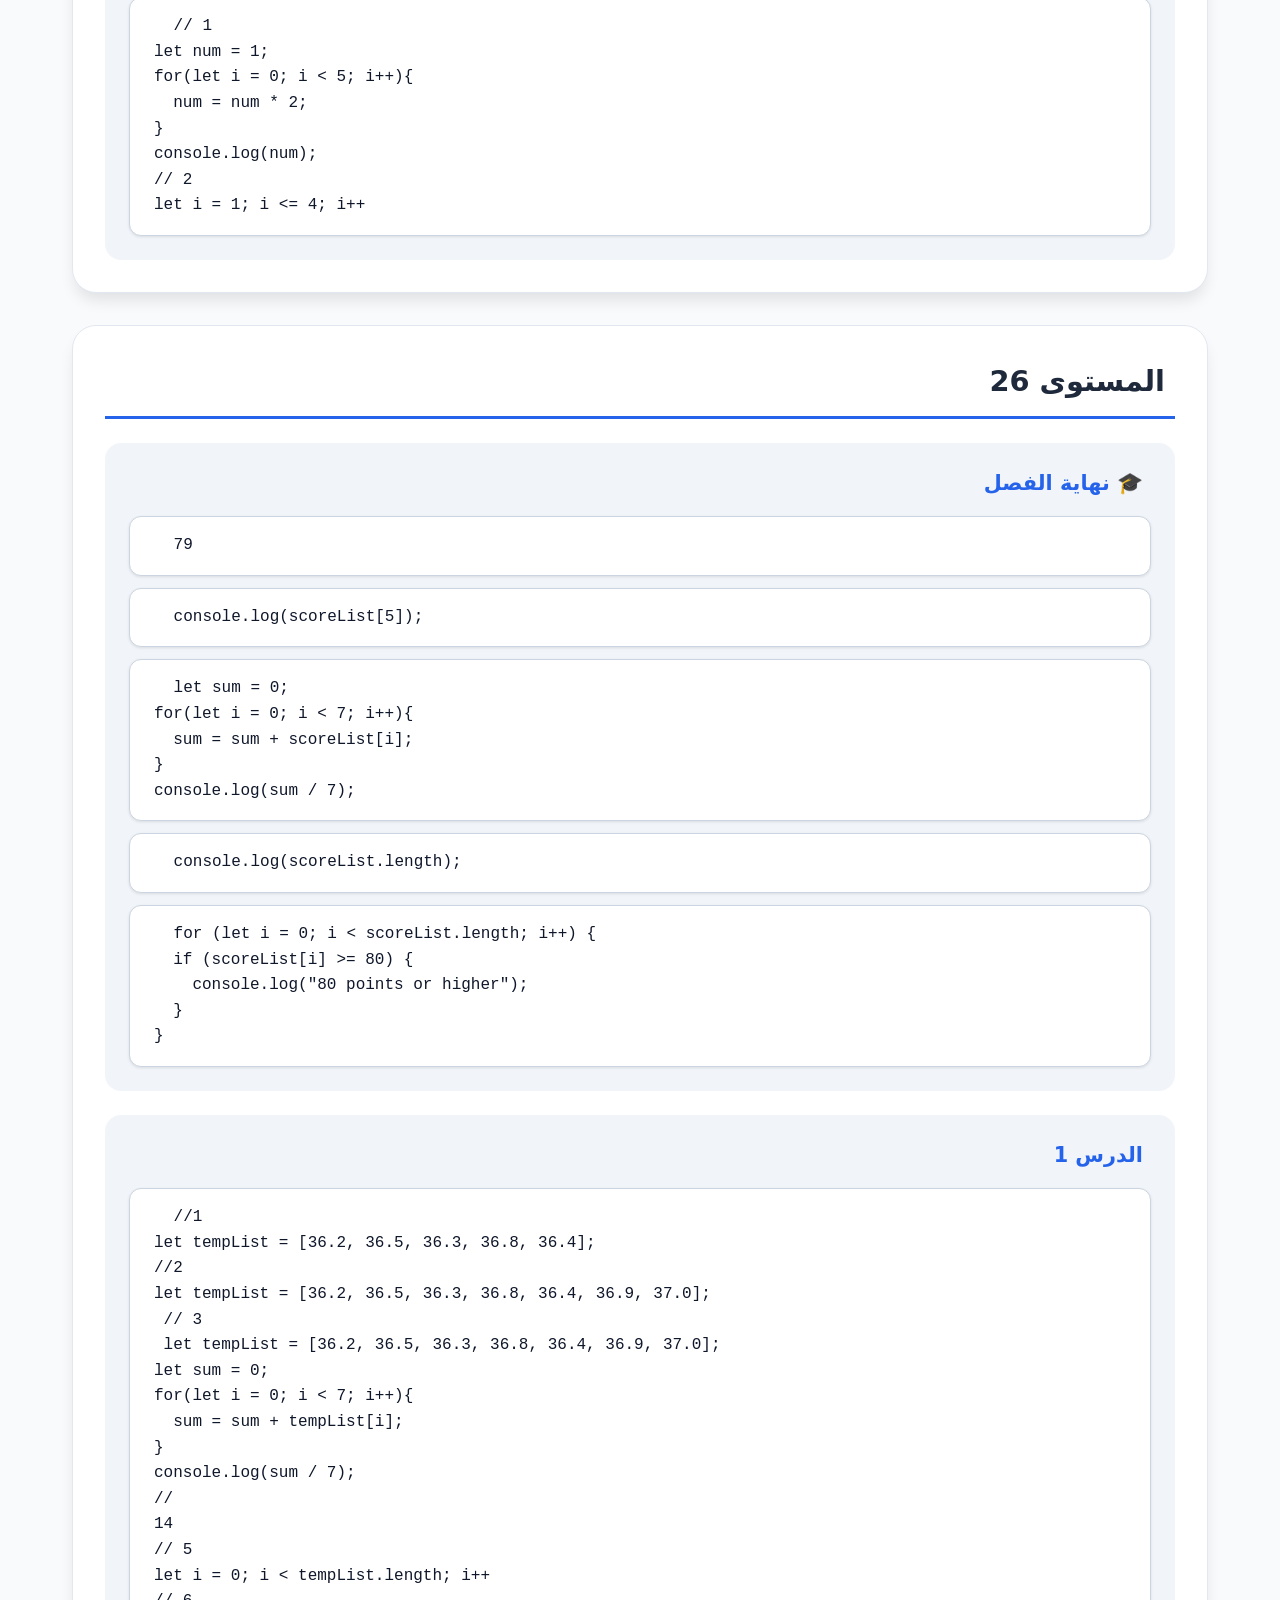
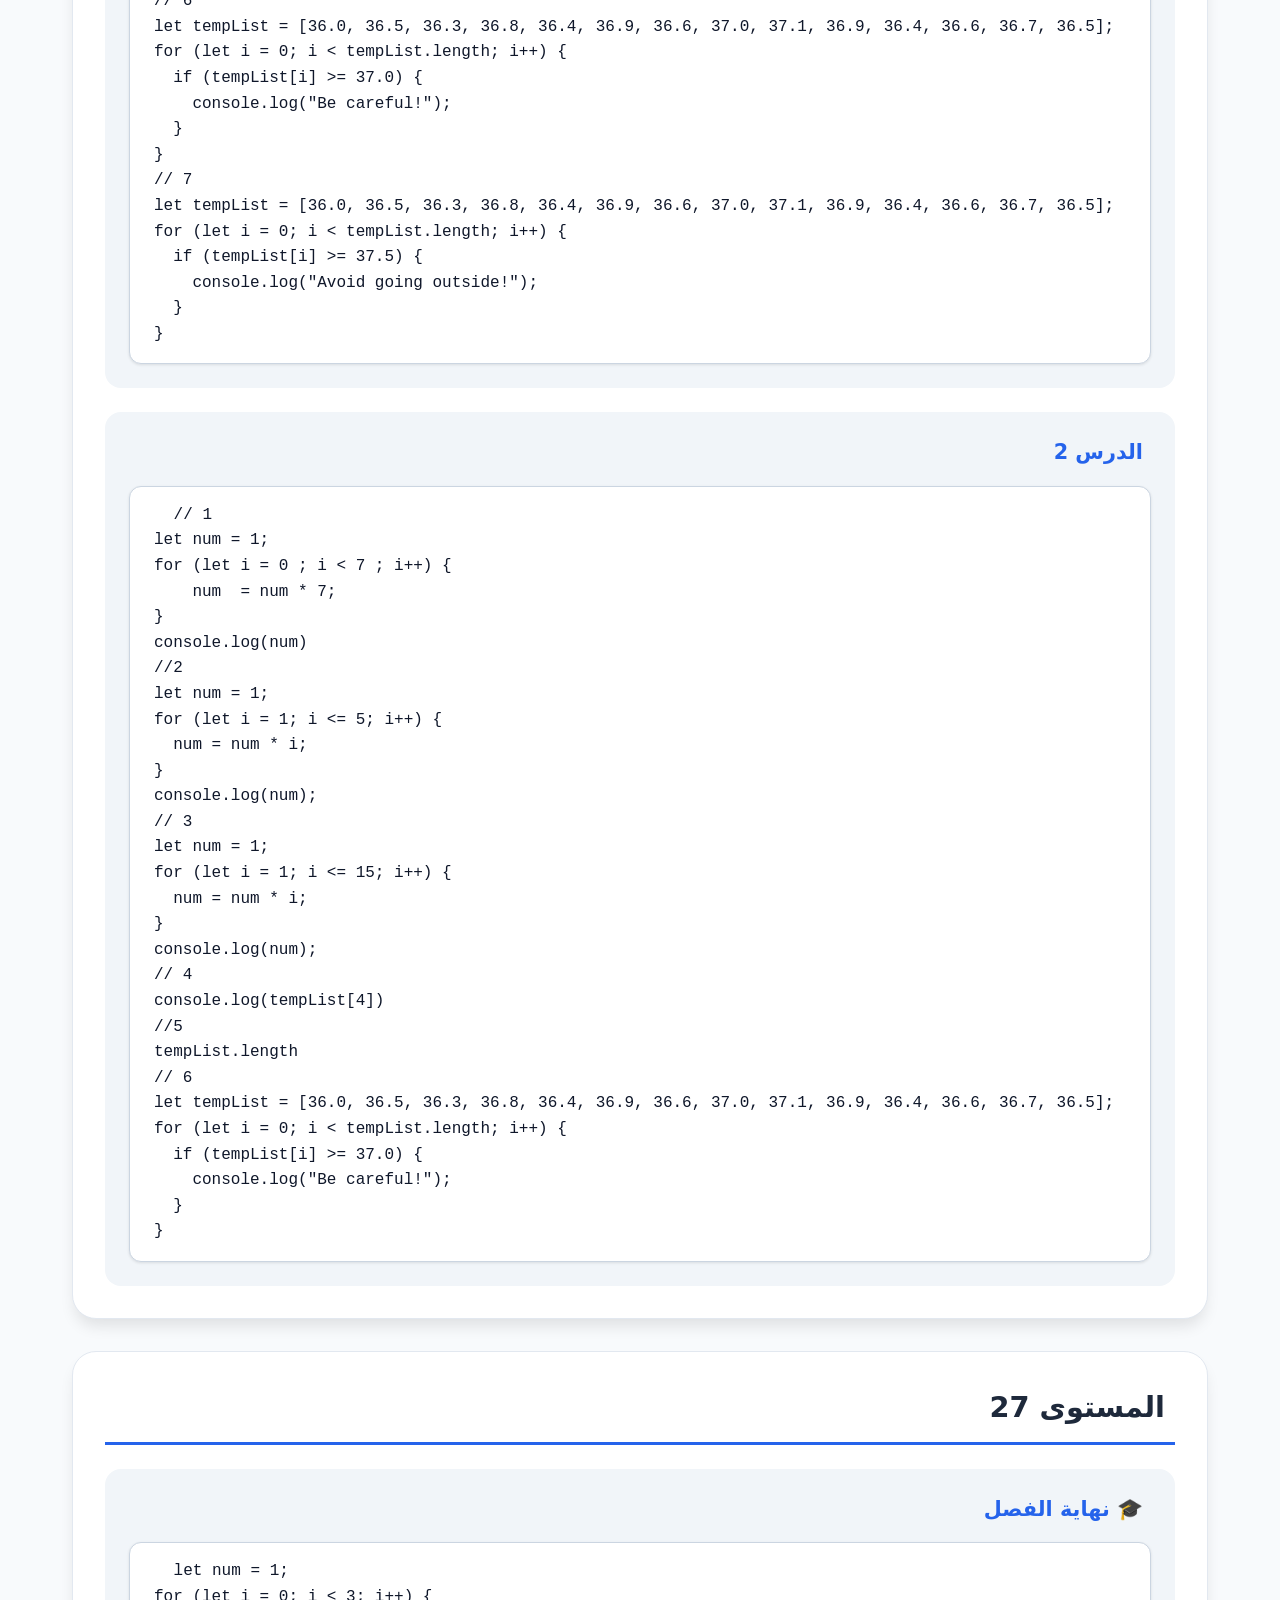
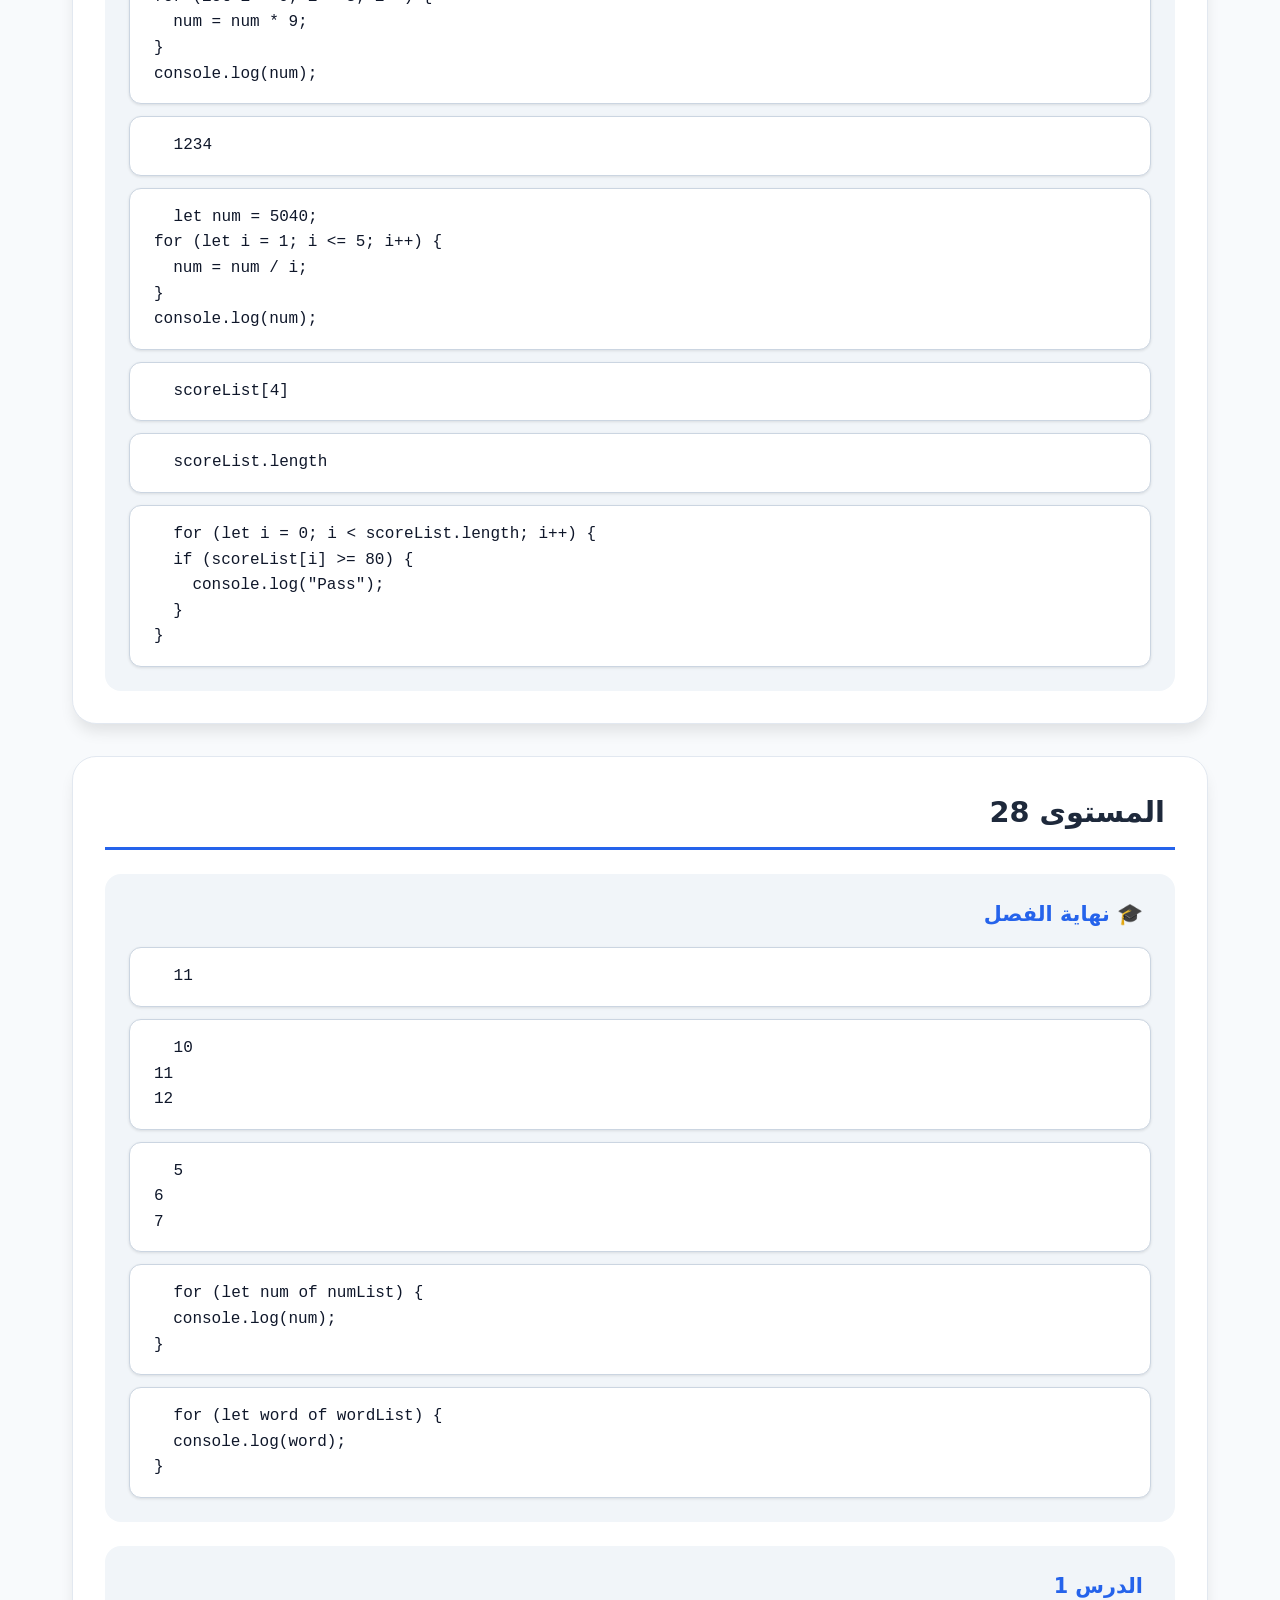
==== commit 25af631a: "the New Features" ====
--- a/answers.html
+++ b/answers.html
@@ -5,6 +5,8 @@
     <meta name="viewport" content="width=device-width, initial-scale=1.0">
     <title>كل الإجابات - منصة حلول الأكواد</title>
     <link rel="stylesheet" href="style.css">
+<!-- أيقونة الموقع (Favicon) -->
+<link rel="icon" href="data:image/svg+xml,<svg xmlns='http://www.w3.org/2000/svg' viewBox='0 0 100 100'><text y='.9em' font-size='90' fill='%232563eb'>💻</text></svg>">
 </head>
 <body>
     <header>
@@ -21,7 +23,9 @@
         <section class="answers-header">
             <h1>كل الإجابات</h1>
             <p>تصفح جميع الإجابات حسب المستوى والدرس. تقدر كمان تحملها كملف JSON.</p>
-            <button id="download-json" class="btn">📥 تحميل كملف JSON</button>
+<button id="download-json" class="btn">
+    <i class="fas fa-download"></i> تحميل كملف JSON
+</button>
         </section>
 
         <section class="answers-list" id="answers-container">
--- a/style.css
+++ b/style.css
@@ -267,4 +267,48 @@
     border-top: 1px solid #e2e8f0;
     color: #64748b;
     margin-top: 3rem;
+}
+/* أيقونات التنقل */
+nav ul li a i {
+    margin-left: 8px;
+    font-size: 1.1rem;
+}
+
+/* أيقونة التحميل */
+#download-json i {
+    margin-left: 8px;
+}
+
+/* أيقونات البطاقات */
+.feature-card i {
+    font-size: 2.5rem;
+    color: #2563eb;
+    margin-bottom: 1rem;
+}
+
+/* أيقونة مستوى */
+.level-card h2 i {
+    color: #2563eb;
+    margin-left: 10px;
+    font-size: 1.8rem;
+}
+
+/* أيقونة الدرس العادي */
+.lesson-card h3 i {
+    color: #2563eb;
+    margin-left: 8px;
+    font-size: 1.3rem;
+}
+
+/* أيقونة نهاية الفصل - بشكل مميز */
+.lesson-card h3 i.fa-graduation-cap {
+    color: #7c3aed;
+}
+
+/* أيقونة كل إجابة */
+.answer-item i {
+    color: #2563eb;
+    margin-left: 10px;
+    font-size: 0.9rem;
+    opacity: 0.7;
 }
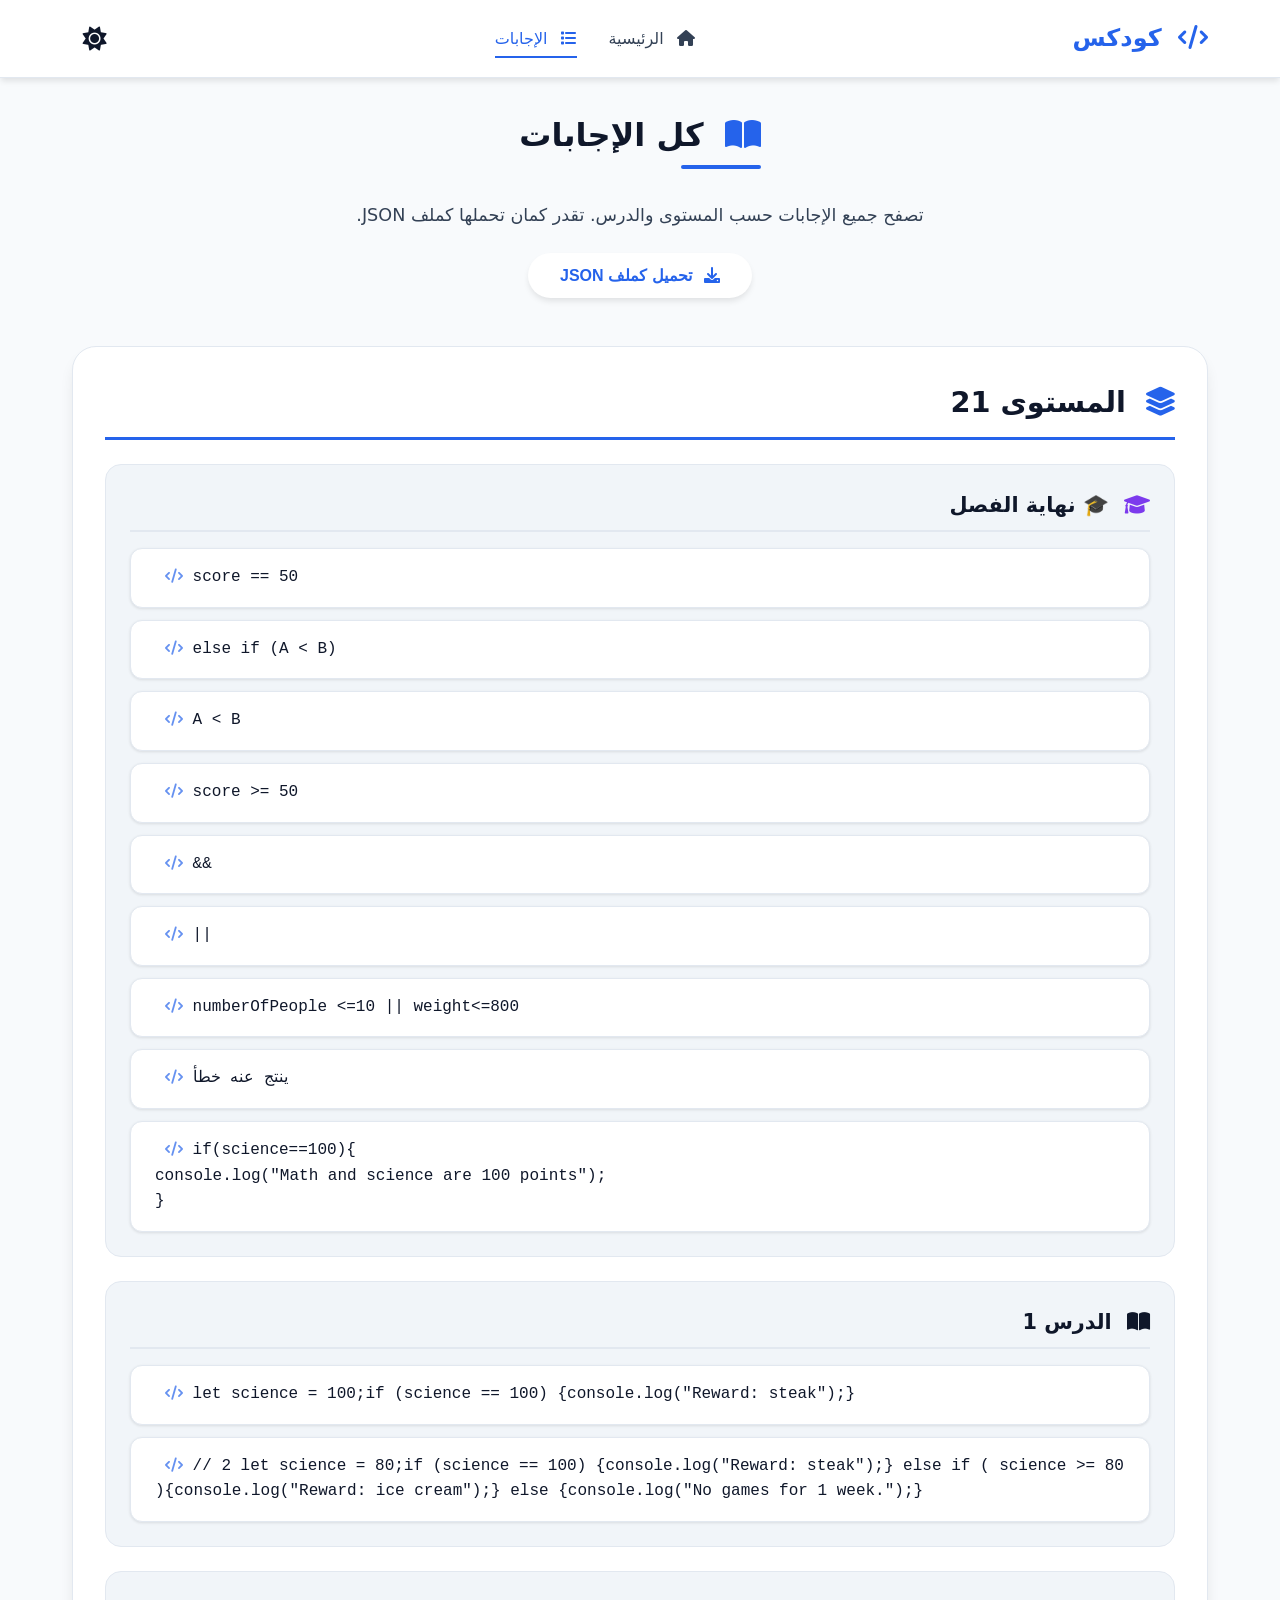
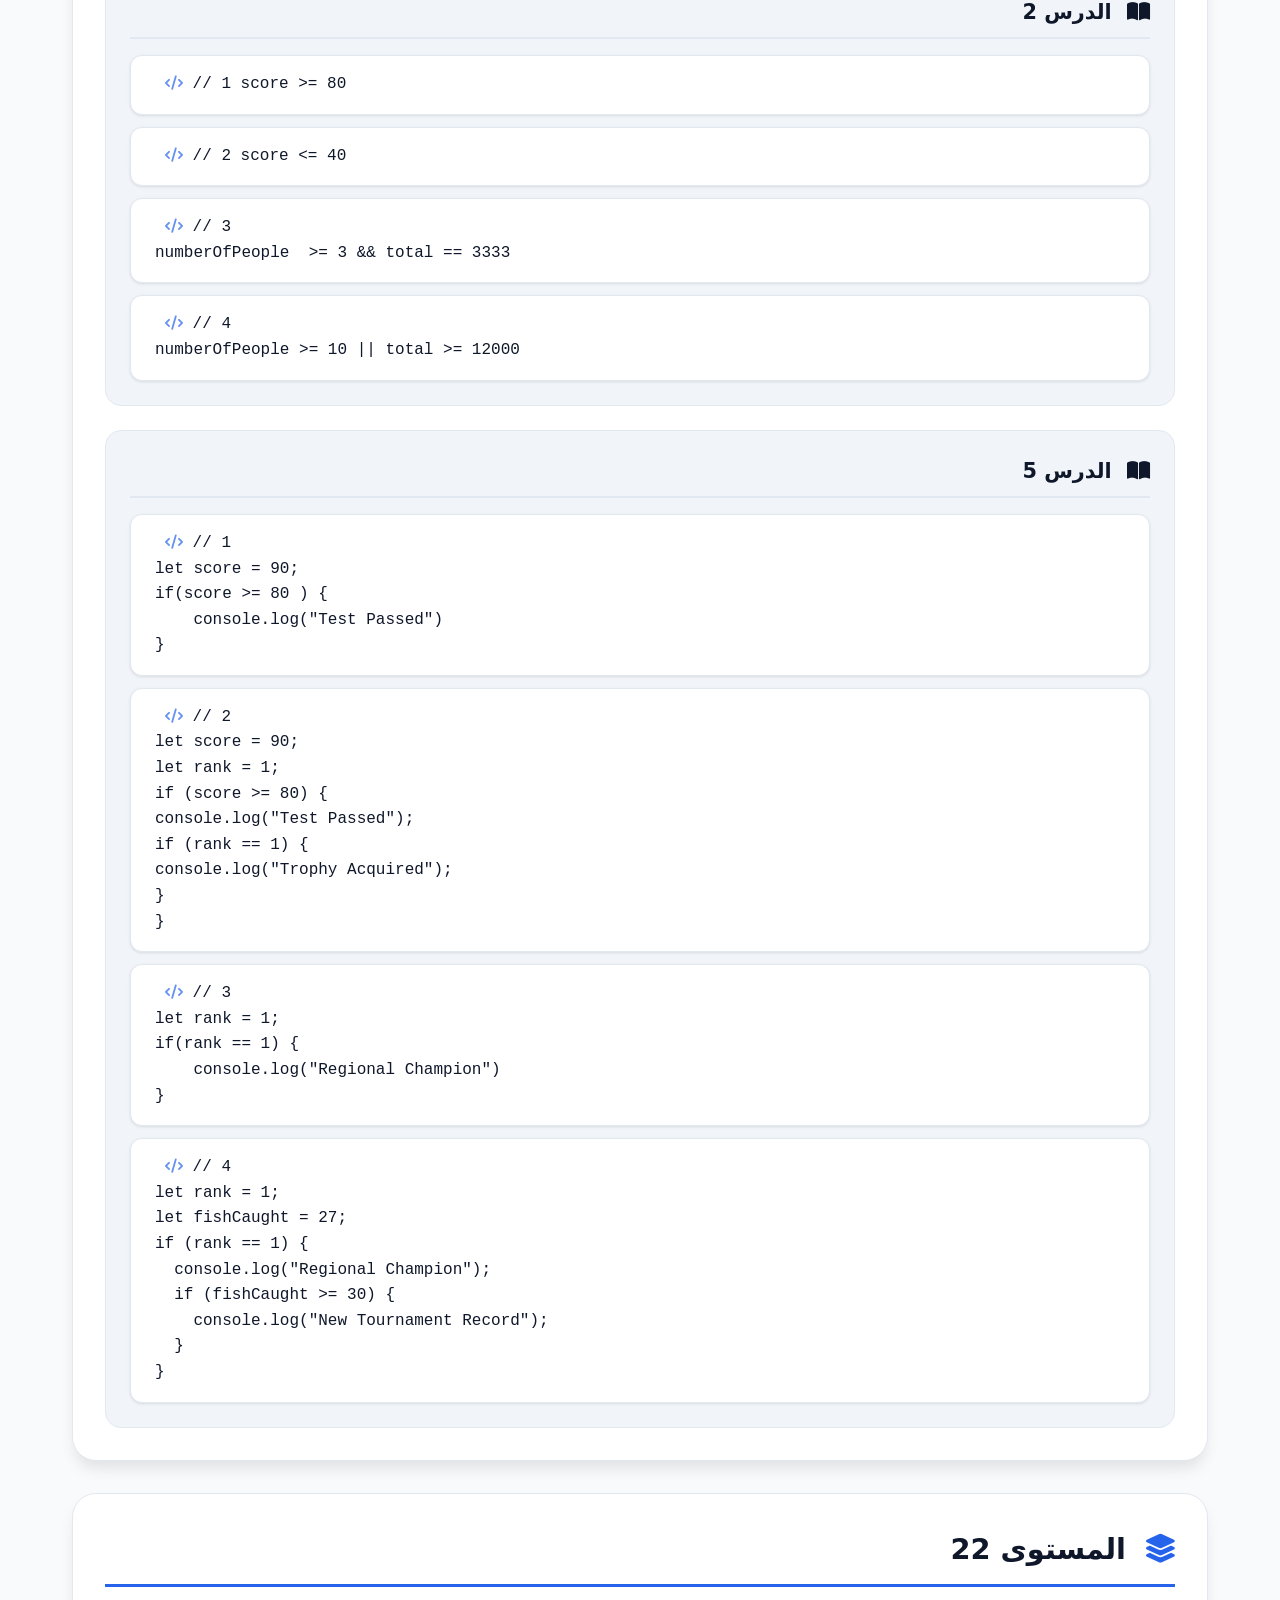
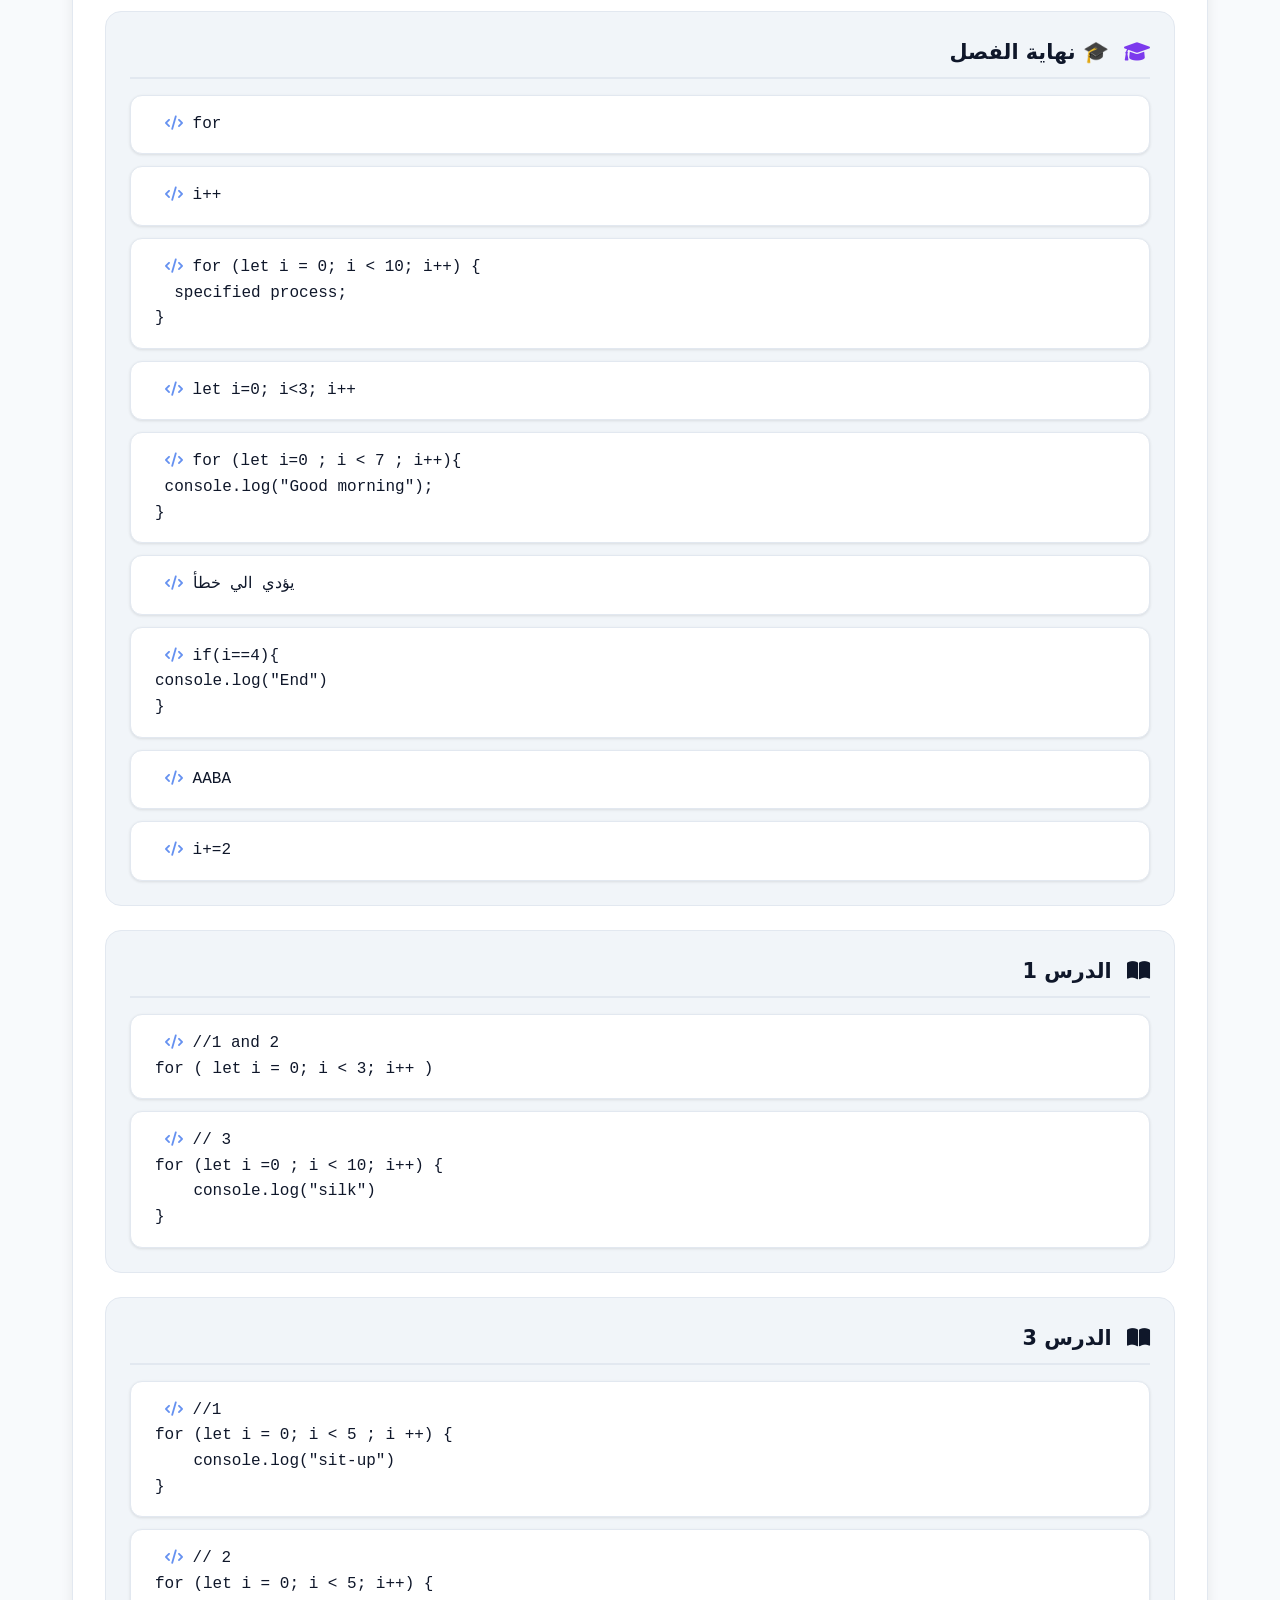
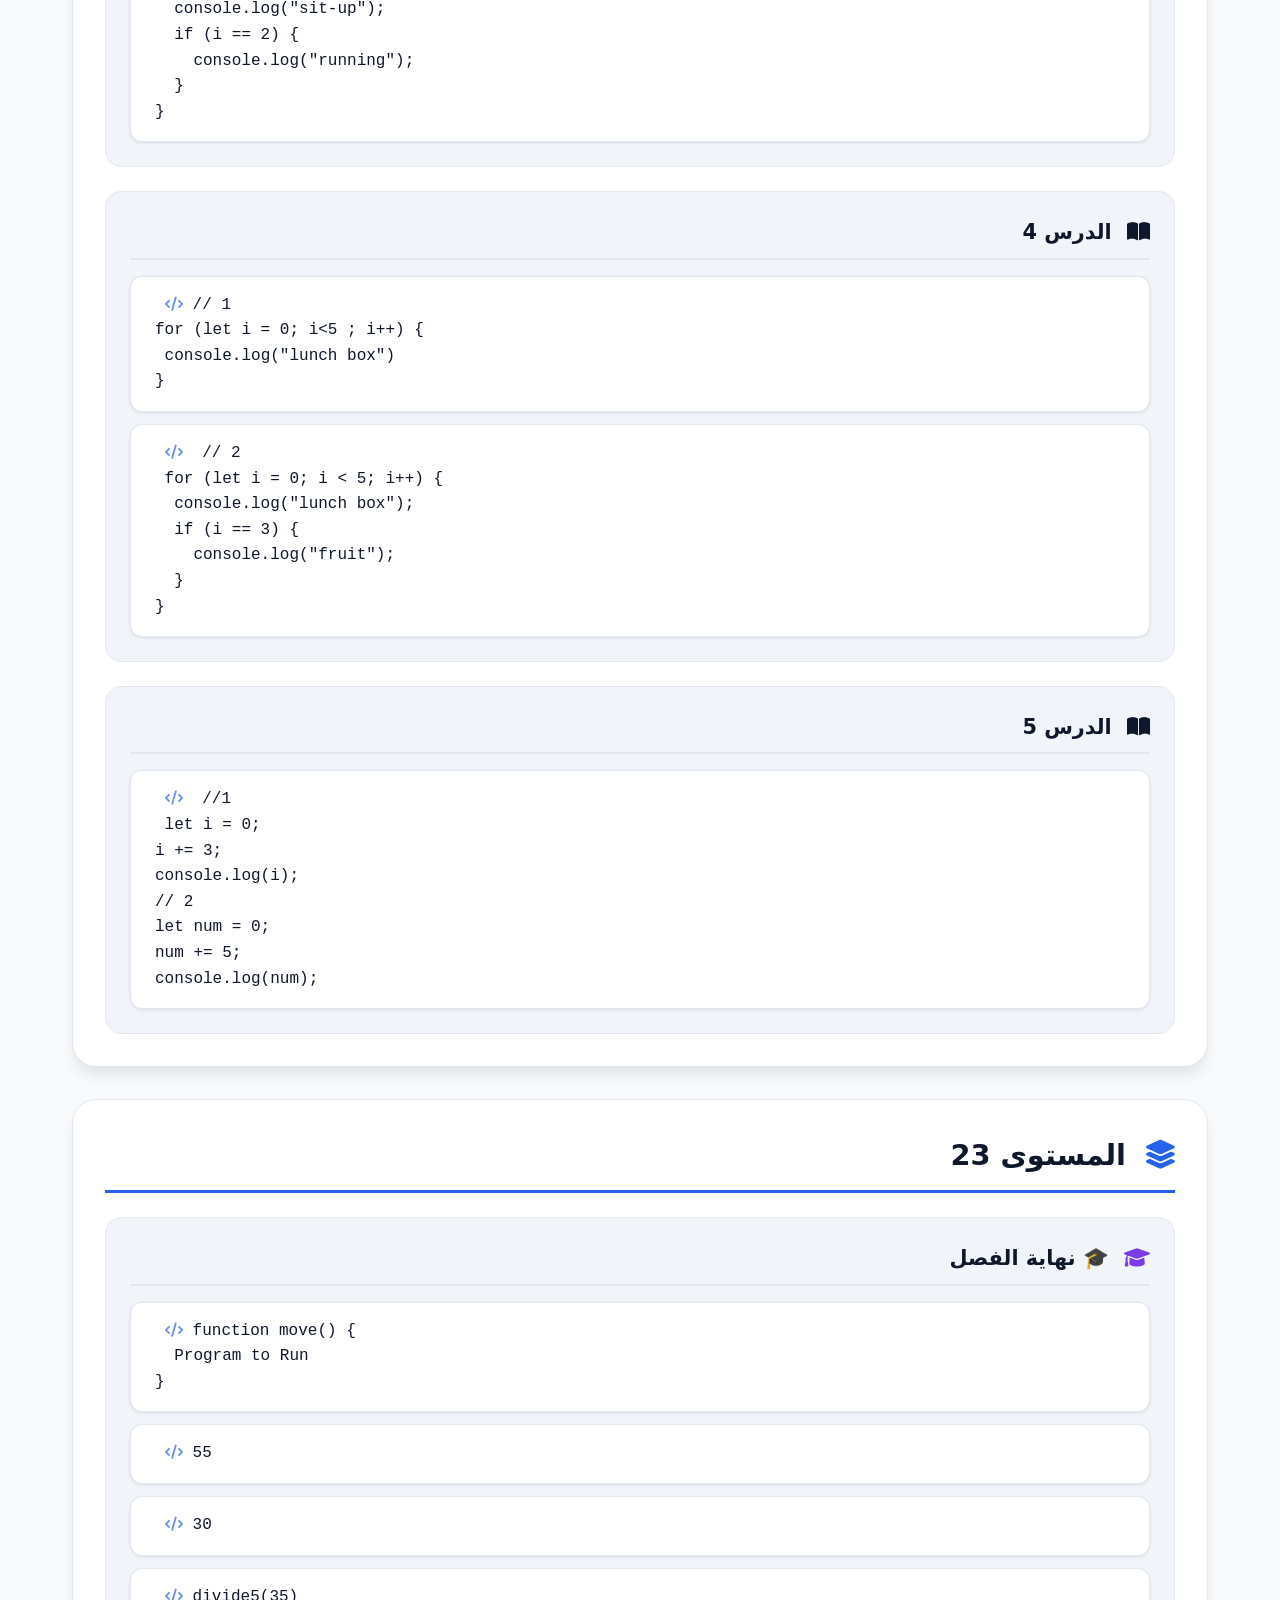
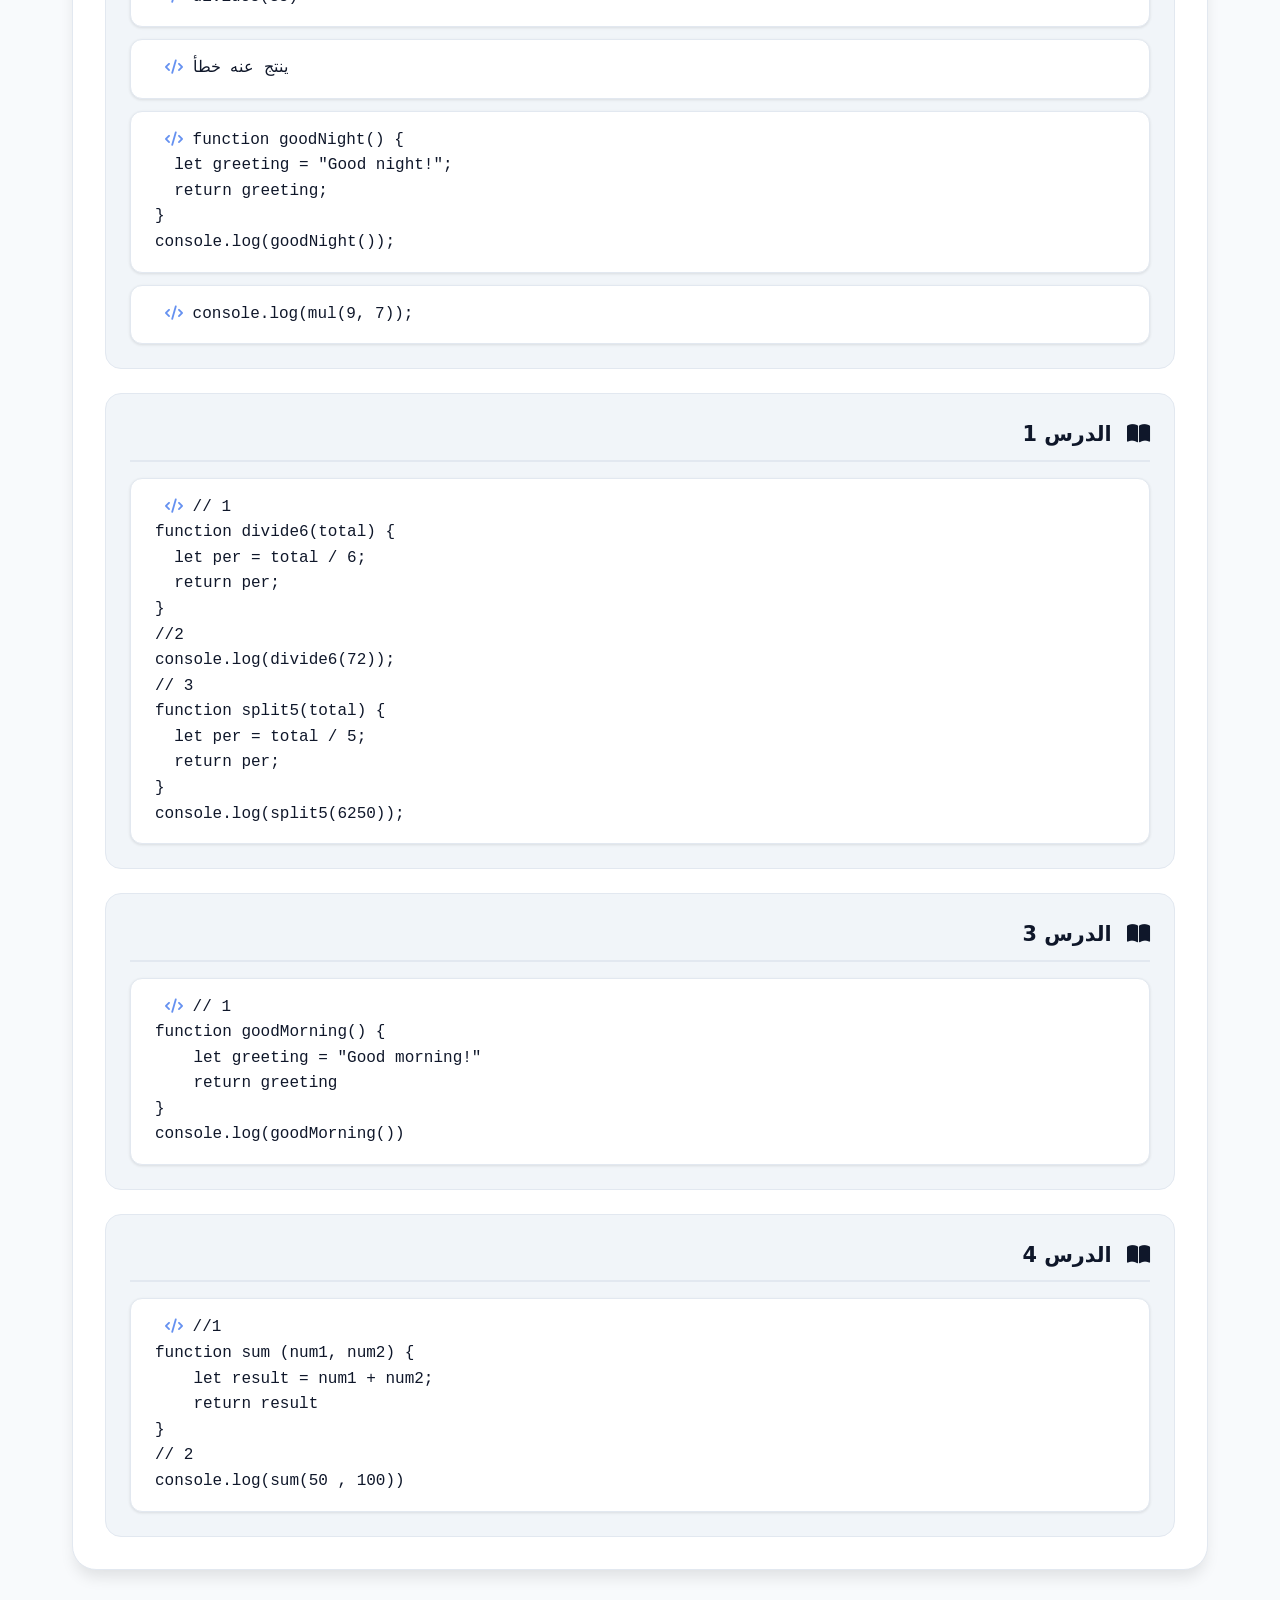
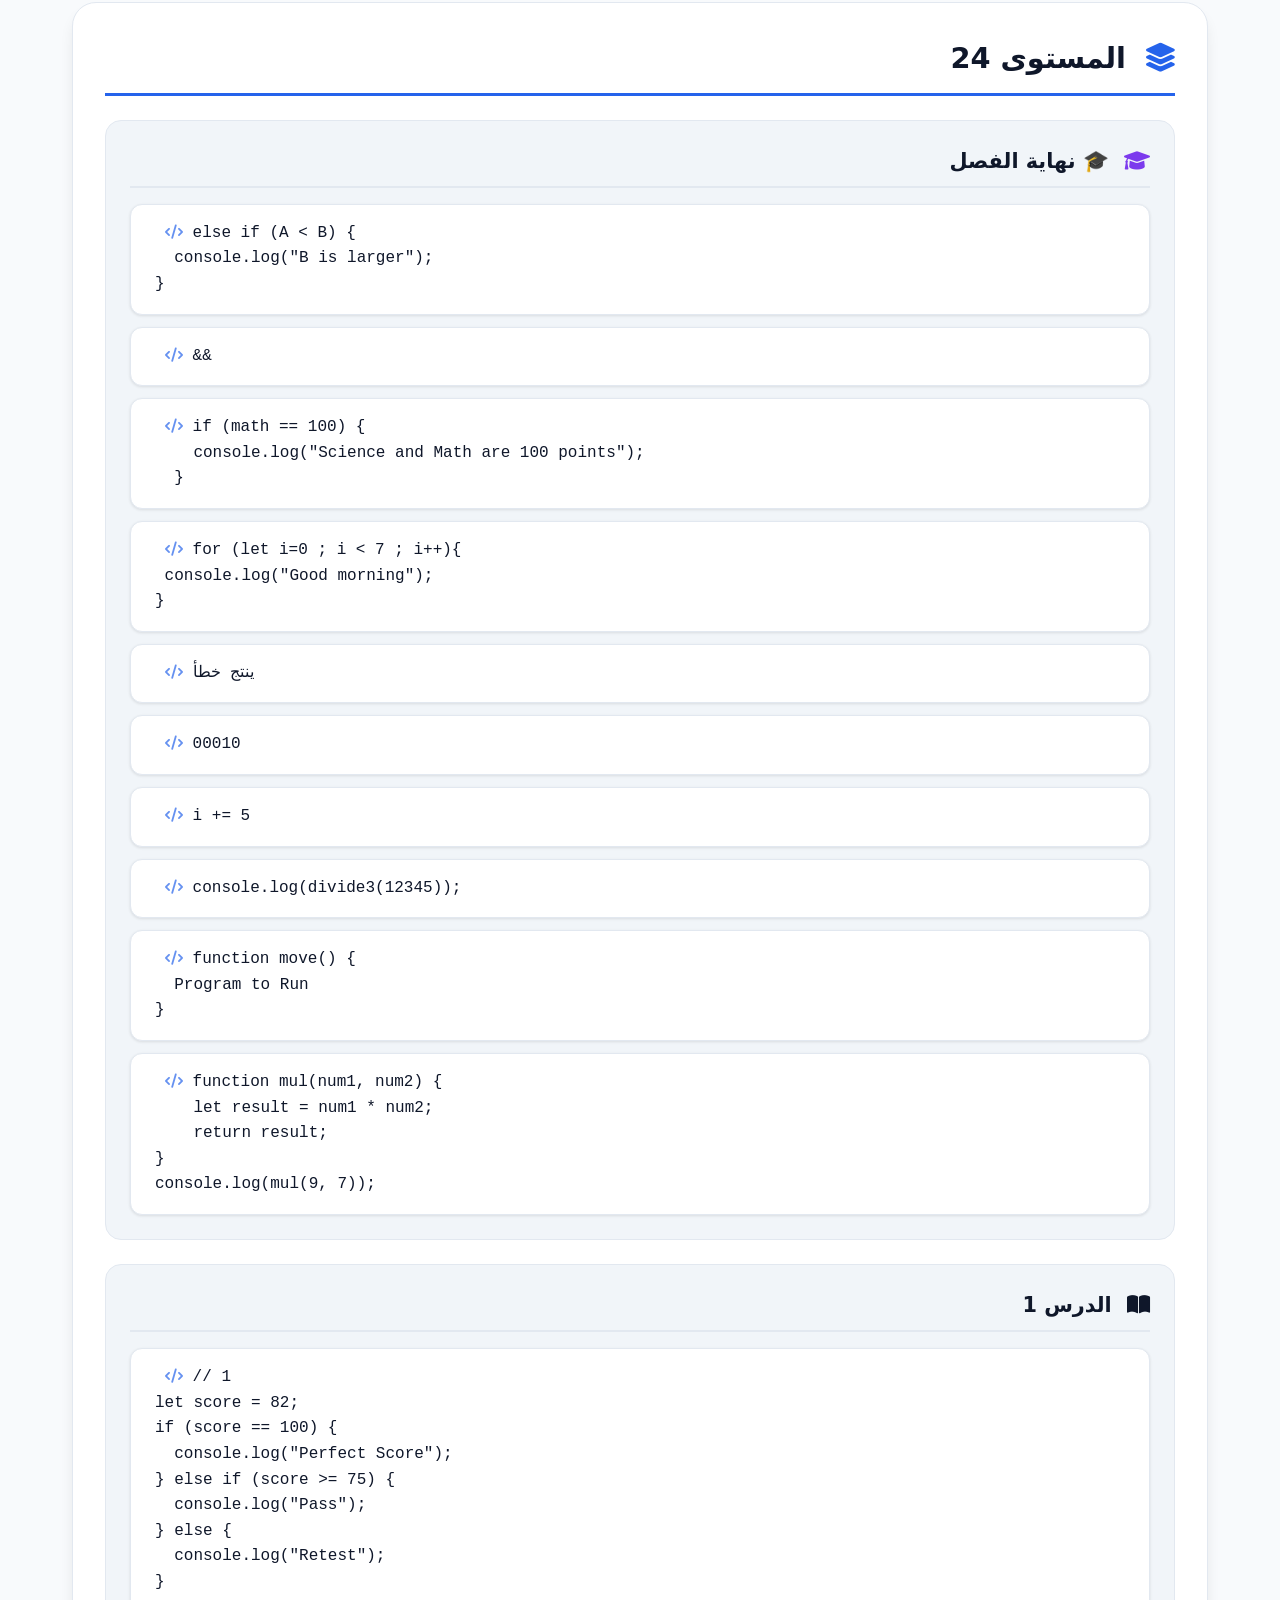
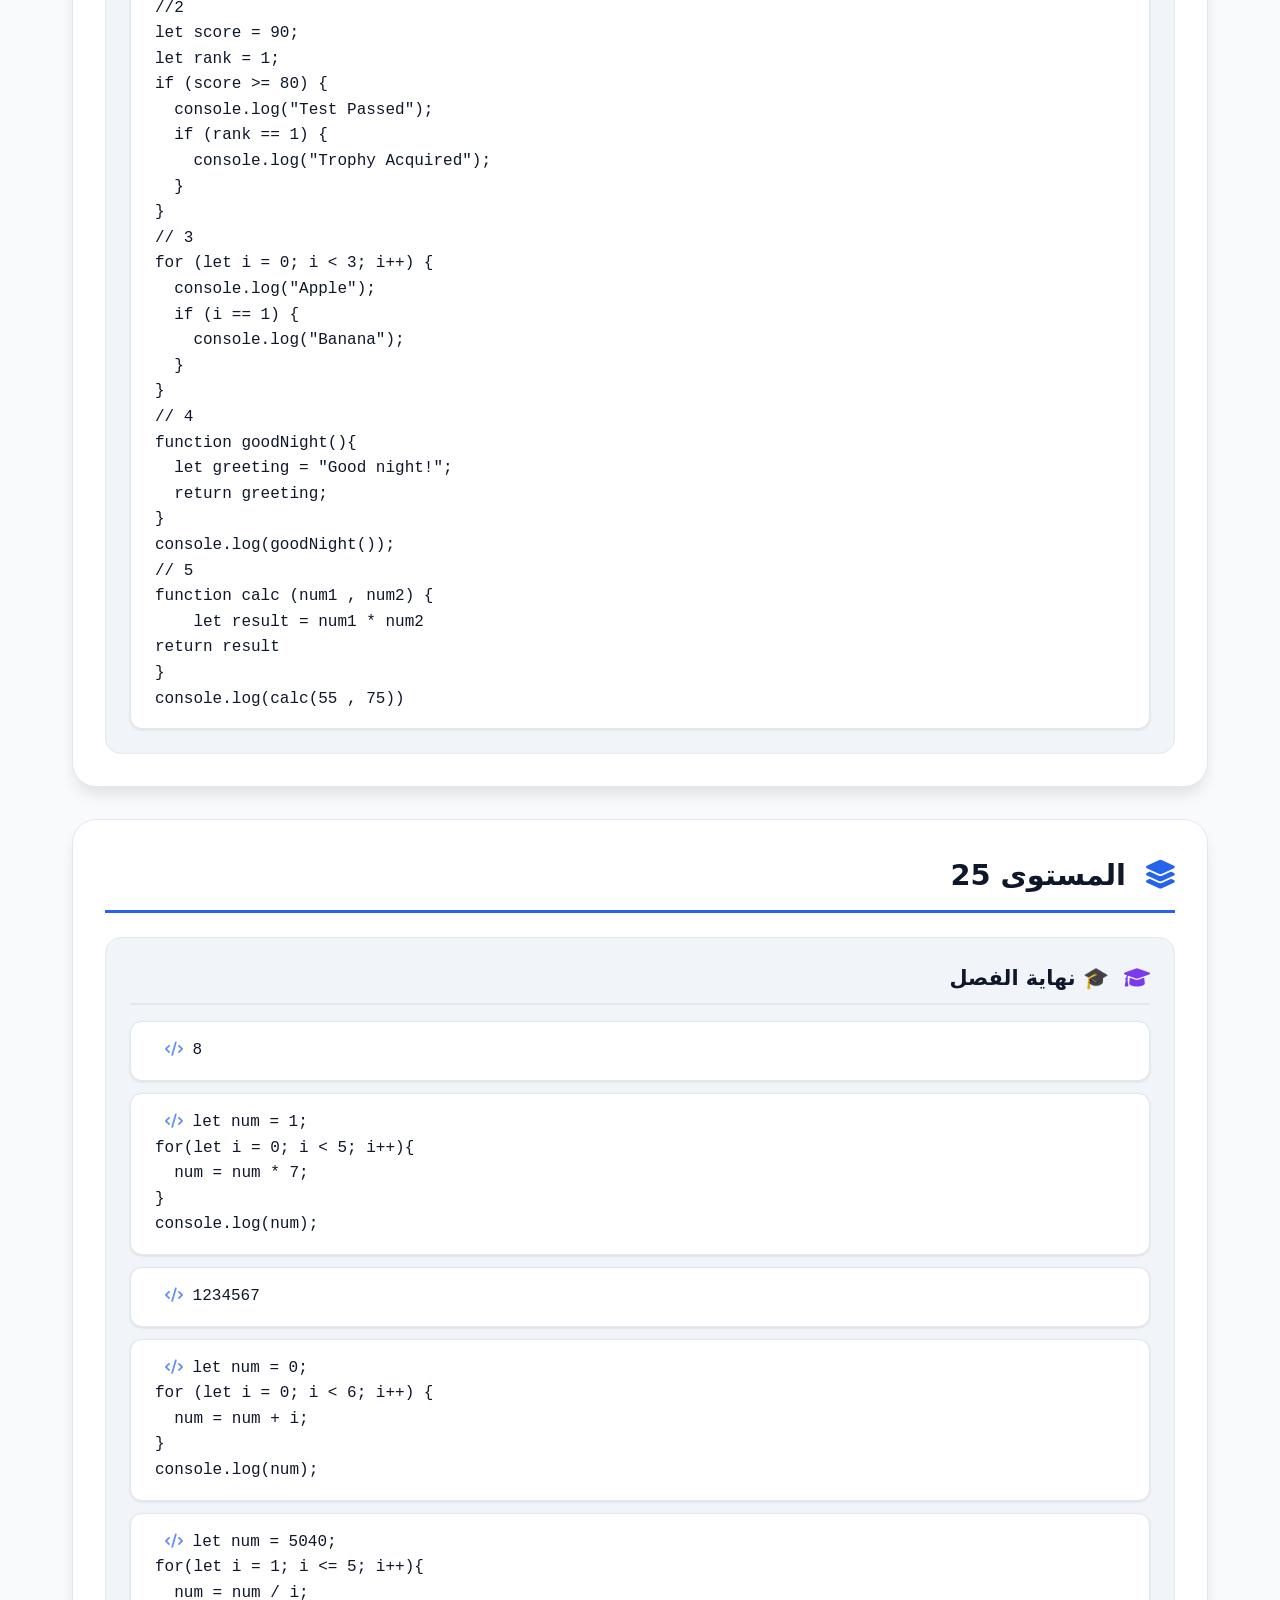
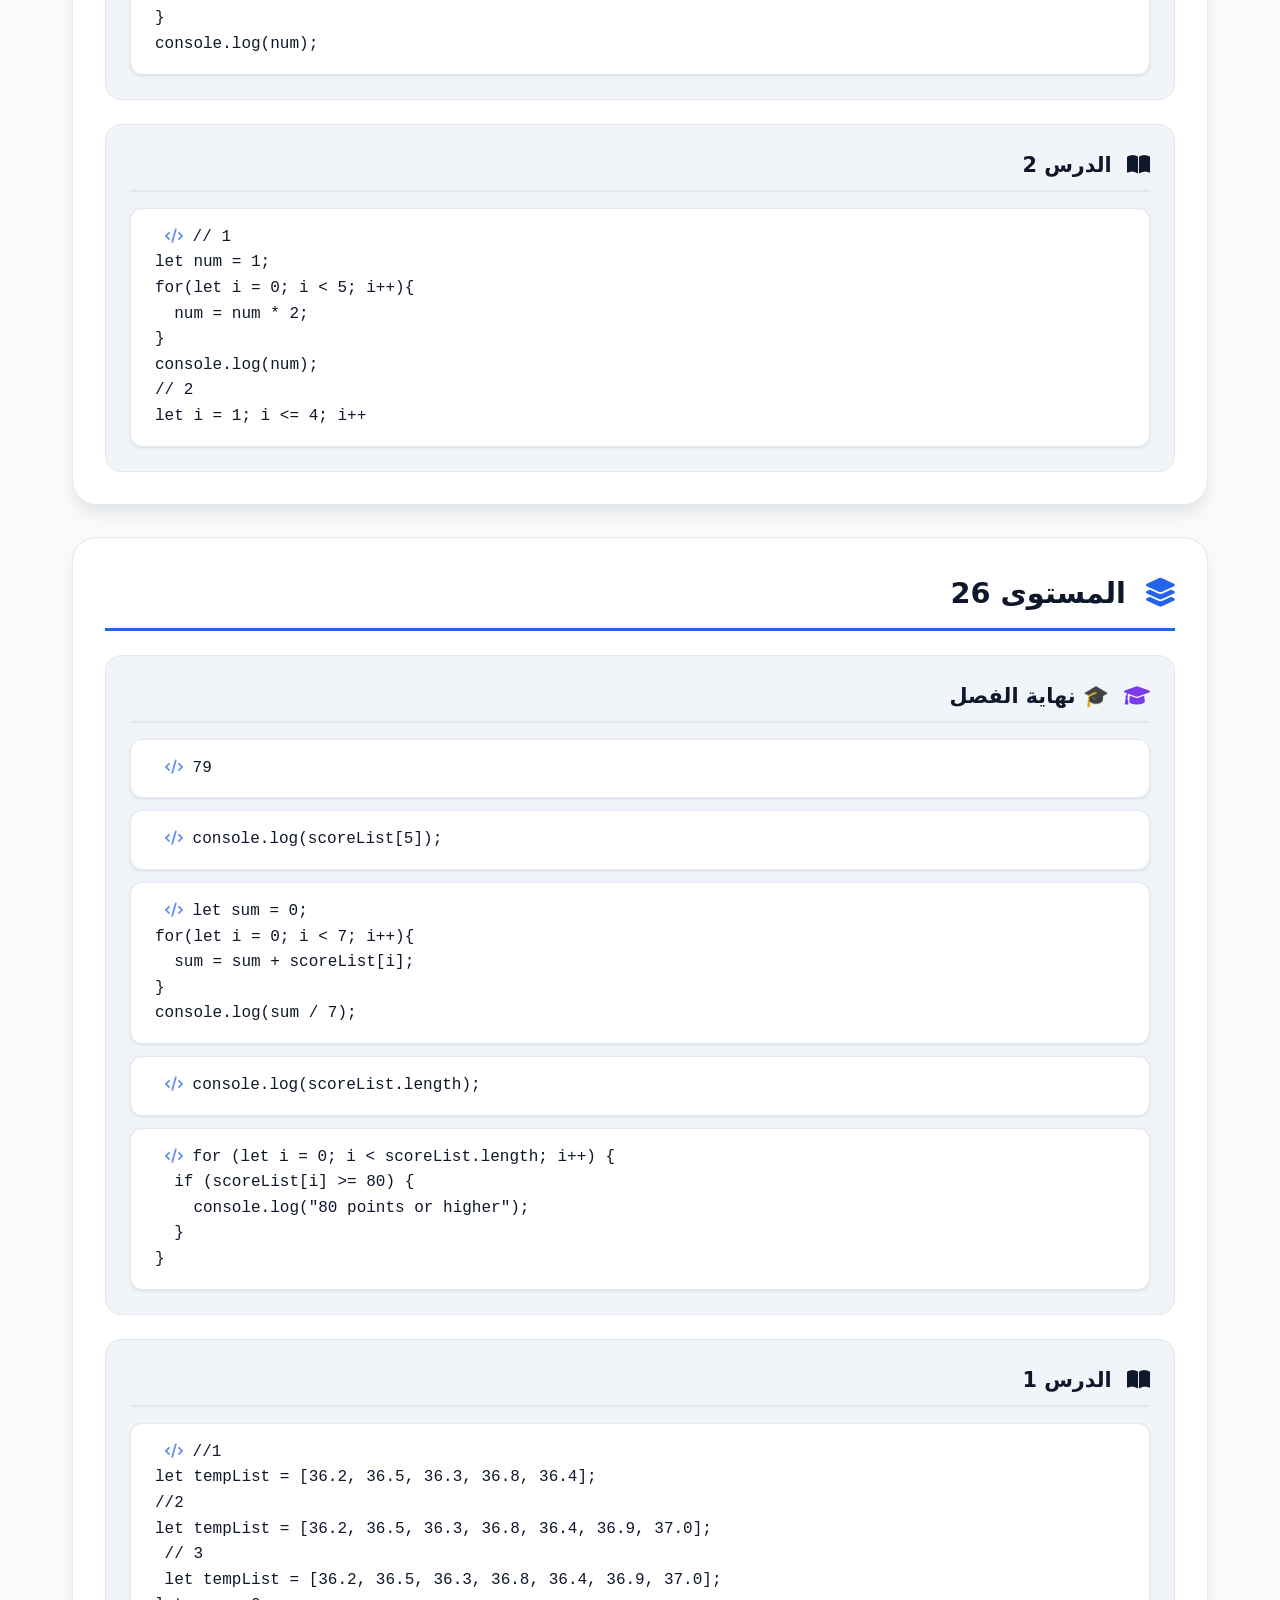
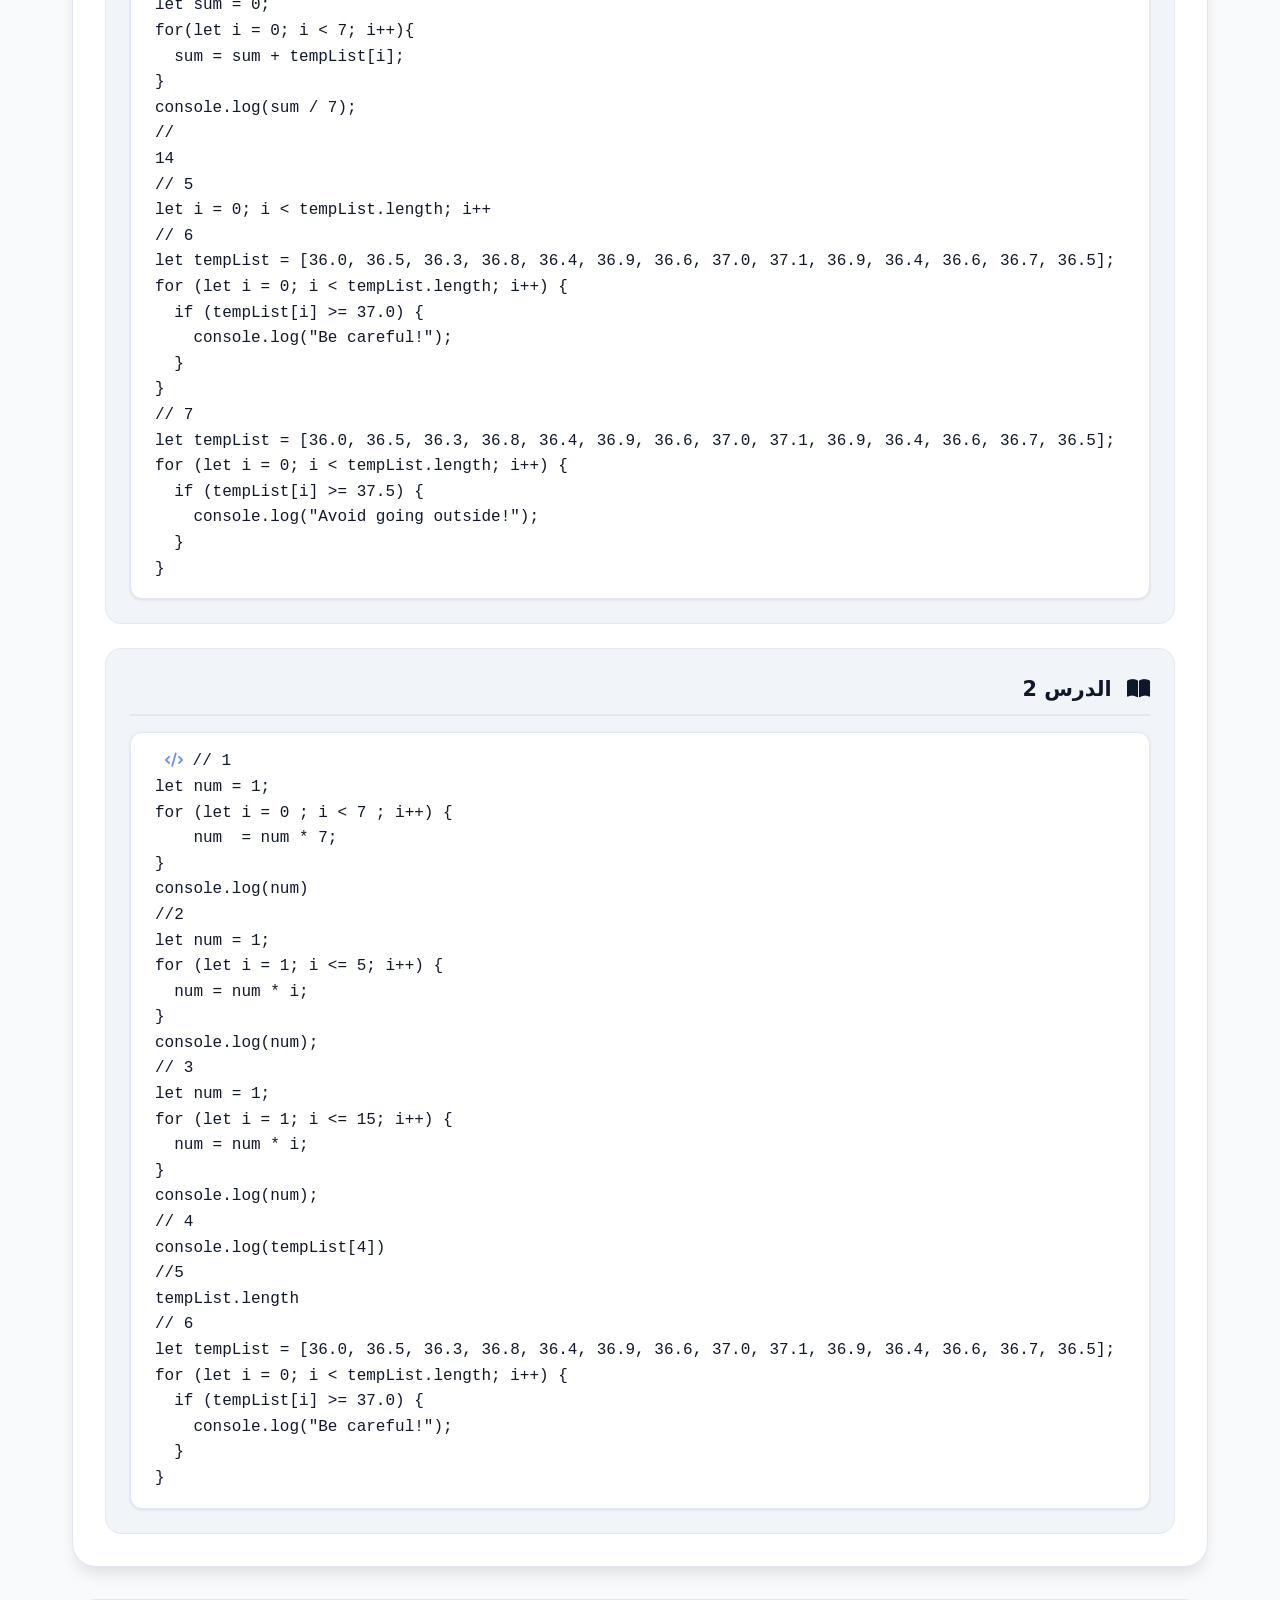
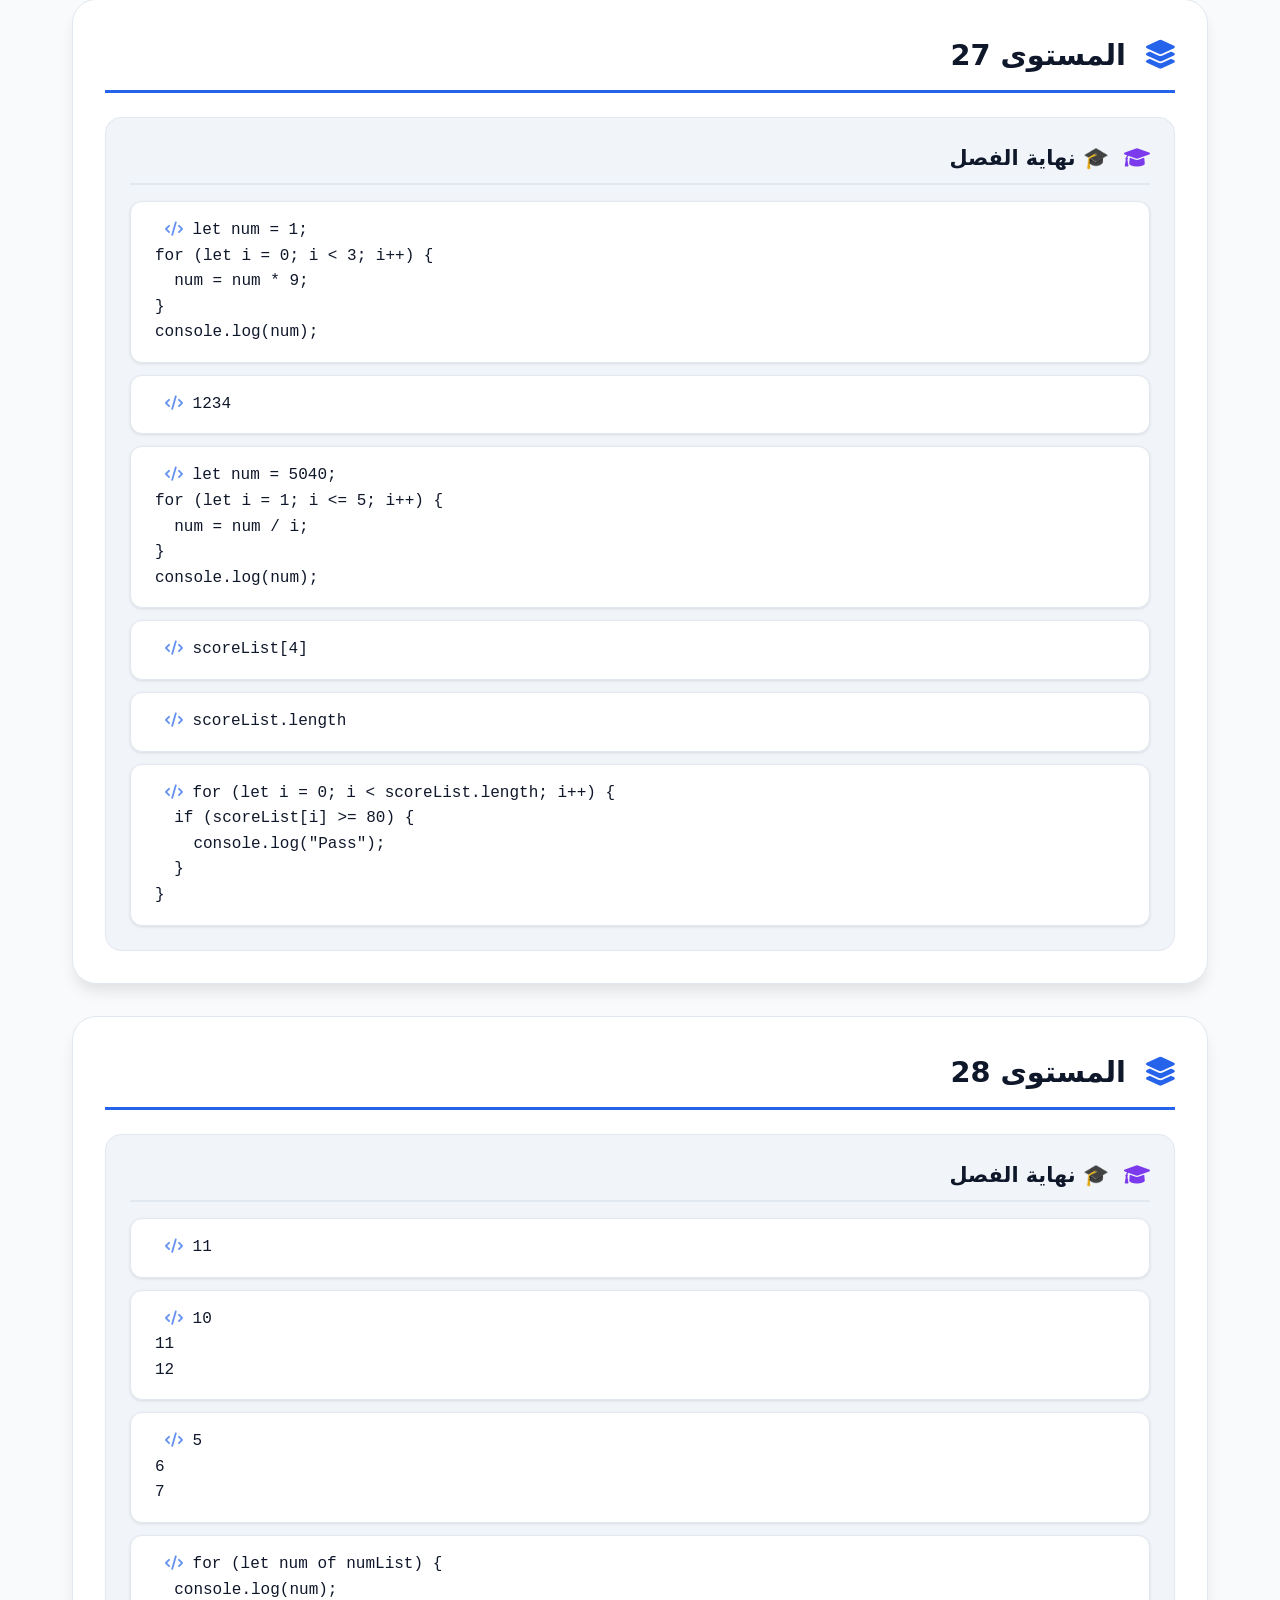
==== commit 2f7b95db: "Add The Plugins" ====
--- a/answers.html
+++ b/answers.html
@@ -4,38 +4,47 @@
     <meta charset="UTF-8">
     <meta name="viewport" content="width=device-width, initial-scale=1.0">
     <title>كل الإجابات - منصة حلول الأكواد</title>
+    
+    <!-- Font Awesome للأيقونات -->
+    <link rel="stylesheet" href="https://cdnjs.cloudflare.com/ajax/libs/font-awesome/6.0.0-beta3/css/all.min.css">
+    
+    <!-- أيقونة الموقع (Favicon) -->
+    <link rel="icon" href="data:image/svg+xml,<svg xmlns='http://www.w3.org/2000/svg' viewBox='0 0 100 100'><rect width='100' height='100' rx='20' fill='%232563eb'/><text x='50' y='75' font-size='70' text-anchor='middle' fill='white' font-family='Arial'>&lt;/&gt;</text></svg>">
+    
     <link rel="stylesheet" href="style.css">
-<!-- أيقونة الموقع (Favicon) -->
-<link rel="icon" href="data:image/svg+xml,<svg xmlns='http://www.w3.org/2000/svg' viewBox='0 0 100 100'><text y='.9em' font-size='90' fill='%232563eb'>💻</text></svg>">
 </head>
 <body>
     <header>
         <nav>
-            <div class="logo">منصتي</div>
+            <div class="logo">
+                <i class="fas fa-code"></i> كودكس
+            </div>
             <ul>
-                <li><a href="index.html">الرئيسية</a></li>
-                <li><a href="answers.html" class="active">الإجابات</a></li>
+                <li><a href="index.html"><i class="fas fa-home"></i> الرئيسية</a></li>
+                <li><a href="answers.html" class="active"><i class="fas fa-list"></i> الإجابات</a></li>
             </ul>
+            <button id="theme-toggle" class="theme-btn">
+                <i class="fas fa-sun"></i>
+            </button>
         </nav>
     </header>
 
     <main>
         <section class="answers-header">
-            <h1>كل الإجابات</h1>
+            <h1><i class="fas fa-book-open"></i> كل الإجابات</h1>
             <p>تصفح جميع الإجابات حسب المستوى والدرس. تقدر كمان تحملها كملف JSON.</p>
-<button id="download-json" class="btn">
-    <i class="fas fa-download"></i> تحميل كملف JSON
-</button>
+            <button id="download-json" class="btn">
+                <i class="fas fa-download"></i> تحميل كملف JSON
+            </button>
         </section>
 
         <section class="answers-list" id="answers-container">
-            <!-- المحتوى هيتحط هنا من خلال JavaScript -->
-            <p class="loading">جاري تحميل الإجابات...</p>
+            <p class="loading"><i class="fas fa-spinner fa-spin"></i> جاري تحميل الإجابات...</p>
         </section>
     </main>
 
     <footer>
-        <p>© 2026 منصة حلول الأكواد. كل الحقوق محفوظة يا باشا.</p>
+        <p><i class="far fa-copyright"></i> 2026 منصة حلول الأكواد. كل الحقوق محفوظة يا باشا.</p>
     </footer>
 
     <script src="script.js"></script>
--- a/style.css
+++ b/style.css
@@ -4,22 +4,57 @@
     box-sizing: border-box;
 }
 
+/* ========== متغيرات الألوان للثيمات ========== */
+:root {
+    --bg-primary: #f8fafc;
+    --bg-secondary: #ffffff;
+    --text-primary: #0f172a;
+    --text-secondary: #334155;
+    --border-color: #e2e8f0;
+    --card-bg: #ffffff;
+    --code-bg: #f1f5f9;
+    --hover-bg: #f1f5f9;
+    --shadow: 0 10px 15px -3px rgb(0 0 0 / 0.1);
+    --hero-gradient: linear-gradient(135deg, #2563eb, #1e40af);
+    --btn-bg: white;
+    --btn-text: #2563eb;
+    --footer-text: #64748b;
+}
+
+[data-theme="dark"] {
+    --bg-primary: #0f172a;
+    --bg-secondary: #1e293b;
+    --text-primary: #f1f5f9;
+    --text-secondary: #cbd5e1;
+    --border-color: #334155;
+    --card-bg: #1e293b;
+    --code-bg: #0f172a;
+    --hover-bg: #334155;
+    --shadow: 0 10px 15px -3px rgb(0 0 0 / 0.5);
+    --hero-gradient: linear-gradient(135deg, #1e40af, #0f172a);
+    --btn-bg: #2563eb;
+    --btn-text: white;
+    --footer-text: #94a3b8;
+}
+
 body {
     font-family: system-ui, -apple-system, 'Segoe UI', Roboto, 'Helvetica Neue', sans-serif;
-    background-color: #f8fafc;
-    color: #0f172a;
+    background-color: var(--bg-primary);
+    color: var(--text-primary);
     line-height: 1.6;
     display: flex;
     flex-direction: column;
     min-height: 100vh;
+    transition: background-color 0.3s ease, color 0.3s ease;
 }
 
 header {
-    background-color: #ffffff;
-    box-shadow: 0 4px 6px -1px rgb(0 0 0 / 0.1), 0 2px 4px -2px rgb(0 0 0 / 0.1);
+    background-color: var(--bg-secondary);
+    box-shadow: 0 4px 6px -1px rgb(0 0 0 / 0.1);
     position: sticky;
     top: 0;
     z-index: 10;
+    border-bottom: 1px solid var(--border-color);
 }
 
 nav {
@@ -37,6 +72,10 @@
     color: #2563eb;
 }
 
+.logo i {
+    margin-left: 8px;
+}
+
 nav ul {
     display: flex;
     gap: 2rem;
@@ -45,16 +84,59 @@
 
 nav a {
     text-decoration: none;
-    color: #334155;
+    color: var(--text-secondary);
     font-weight: 500;
     padding: 0.5rem 0;
     transition: color 0.2s ease;
     border-bottom: 2px solid transparent;
 }
 
+nav a i {
+    margin-left: 8px;
+}
+
 nav a:hover, nav a.active {
     color: #2563eb;
     border-bottom-color: #2563eb;
+}
+
+/* ========== زر تبديل الثيم ========== */
+.theme-btn {
+    background: none;
+    border: none;
+    font-size: 1.5rem;
+    cursor: pointer;
+    color: var(--text-primary);
+    padding: 0.5rem;
+    border-radius: 50%;
+    width: 45px;
+    height: 45px;
+    display: flex;
+    align-items: center;
+    justify-content: center;
+    transition: all 0.3s ease;
+}
+
+.theme-btn:hover {
+    background-color: var(--hover-bg);
+    transform: rotate(15deg);
+}
+
+.theme-btn i {
+    transition: all 0.5s ease;
+}
+
+.theme-btn:active i {
+    animation: spin 0.5s ease;
+}
+
+@keyframes spin {
+    from { transform: rotate(0deg); }
+    to { transform: rotate(360deg); }
+}
+
+[data-theme="dark"] .theme-btn i {
+    color: #fbbf24;
 }
 
 main {
@@ -65,21 +147,25 @@
     width: 100%;
 }
 
-/* Home Page Styles */
+/* ========== الصفحة الرئيسية ========== */
 .hero {
-    background: linear-gradient(135deg, #2563eb, #1e40af);
+    background: var(--hero-gradient);
     color: white;
     padding: 4rem 3rem;
     border-radius: 2rem;
     text-align: center;
     margin-bottom: 3rem;
-    box-shadow: 0 20px 25px -5px rgb(0 0 0 / 0.1), 0 8px 10px -6px rgb(0 0 0 / 0.1);
+    box-shadow: var(--shadow);
 }
 
 .hero h1 {
     font-size: 2.8rem;
     margin-bottom: 1rem;
     line-height: 1.2;
+}
+
+.hero h1 i {
+    margin-left: 10px;
 }
 
 .hero p {
@@ -91,8 +177,8 @@
 
 .btn {
     display: inline-block;
-    background-color: white;
-    color: #2563eb;
+    background-color: var(--btn-bg);
+    color: var(--btn-text);
     font-weight: 600;
     padding: 0.8rem 2rem;
     border-radius: 9999px;
@@ -104,10 +190,22 @@
     box-shadow: 0 4px 6px -1px rgb(0 0 0 / 0.1);
 }
 
+.btn i {
+    margin-left: 8px;
+}
+
 .btn:hover {
-    background-color: #f1f5f9;
     transform: scale(1.05);
     box-shadow: 0 10px 15px -3px rgb(0 0 0 / 0.1);
+}
+
+[data-theme="dark"] .btn:hover {
+    background-color: #1d4ed8;
+}
+
+[data-theme="dark"] .hero .btn {
+    background-color: white;
+    color: #2563eb;
 }
 
 .features, .about {
@@ -117,9 +215,14 @@
 .features h2, .about h2, .answers-header h1 {
     font-size: 2rem;
     margin-bottom: 2rem;
-    color: #0f172a;
+    color: var(--text-primary);
     position: relative;
     padding-bottom: 0.5rem;
+}
+
+.features h2 i, .about h2 i, .answers-header h1 i {
+    margin-left: 10px;
+    color: #2563eb;
 }
 
 .features h2::after, .about h2::after, .answers-header h1::after {
@@ -140,17 +243,24 @@
 }
 
 .feature-card {
-    background-color: white;
+    background-color: var(--card-bg);
     padding: 2rem 1.5rem;
     border-radius: 1.5rem;
-    box-shadow: 0 10px 15px -3px rgb(0 0 0 / 0.1);
+    box-shadow: var(--shadow);
     transition: transform 0.3s ease, box-shadow 0.3s ease;
-    border: 1px solid #e2e8f0;
+    border: 1px solid var(--border-color);
+    text-align: center;
 }
 
 .feature-card:hover {
     transform: translateY(-5px);
-    box-shadow: 0 20px 25px -5px rgb(0 0 0 / 0.1);
+    box-shadow: 0 20px 25px -5px rgb(0 0 0 / 0.2);
+}
+
+.feature-card i {
+    font-size: 2.5rem;
+    color: #2563eb;
+    margin-bottom: 1rem;
 }
 
 .feature-card h3 {
@@ -160,23 +270,23 @@
 }
 
 .feature-card p {
-    color: #475569;
+    color: var(--text-secondary);
 }
 
 .about {
-    background-color: white;
+    background-color: var(--card-bg);
     padding: 2.5rem;
     border-radius: 1.5rem;
-    border: 1px solid #e2e8f0;
-    box-shadow: 0 4px 6px -1px rgb(0 0 0 / 0.1);
+    border: 1px solid var(--border-color);
+    box-shadow: var(--shadow);
 }
 
 .about p {
     margin-bottom: 1rem;
-    color: #334155;
-}
-
-/* Answers Page Styles */
+    color: var(--text-secondary);
+}
+
+/* ========== صفحة الإجابات ========== */
 .answers-header {
     text-align: center;
     margin-bottom: 3rem;
@@ -187,7 +297,7 @@
 }
 
 .answers-header p {
-    color: #475569;
+    color: var(--text-secondary);
     margin-bottom: 1.5rem;
     font-size: 1.1rem;
 }
@@ -199,26 +309,33 @@
 }
 
 .level-card {
-    background-color: white;
+    background-color: var(--card-bg);
     border-radius: 1.5rem;
     padding: 2rem;
-    box-shadow: 0 10px 15px -3px rgb(0 0 0 / 0.1);
-    border: 1px solid #e2e8f0;
+    box-shadow: var(--shadow);
+    border: 1px solid var(--border-color);
 }
 
 .level-card h2 {
     font-size: 1.8rem;
-    color: #1e293b;
+    color: var(--text-primary);
     margin-bottom: 1.5rem;
     padding-bottom: 0.75rem;
     border-bottom: 3px solid #2563eb;
 }
 
+.level-card h2 i {
+    color: #2563eb;
+    margin-left: 10px;
+    font-size: 1.8rem;
+}
+
 .lesson-card {
-    background-color: #f1f5f9;
+    background-color: var(--code-bg);
     border-radius: 1rem;
     padding: 1.5rem;
     margin-bottom: 1.5rem;
+    border: 1px solid var(--border-color);
 }
 
 .lesson-card:last-child {
@@ -227,8 +344,18 @@
 
 .lesson-card h3 {
     font-size: 1.3rem;
-    color: #2563eb;
     margin-bottom: 1rem;
+    padding-bottom: 0.5rem;
+    border-bottom: 2px solid var(--border-color);
+}
+
+.lesson-card h3 i {
+    margin-left: 8px;
+    font-size: 1.3rem;
+}
+
+.lesson-card h3 i.fa-graduation-cap {
+    color: #7c3aed;
 }
 
 .answers-list-ul {
@@ -237,16 +364,30 @@
 }
 
 .answer-item {
-    background-color: white;
+    background-color: var(--bg-secondary);
     border-radius: 0.75rem;
     padding: 1rem 1.5rem;
     margin-bottom: 0.75rem;
     font-family: 'Courier New', Courier, monospace;
-    border: 1px solid #cbd5e1;
+    border: 1px solid var(--border-color);
     box-shadow: 0 1px 3px 0 rgb(0 0 0 / 0.1);
     white-space: pre-wrap;
     direction: ltr;
     text-align: left;
+    color: var(--text-primary);
+    transition: transform 0.2s ease;
+}
+
+.answer-item:hover {
+    transform: translateX(-5px);
+    border-right: 3px solid #2563eb;
+}
+
+.answer-item i {
+    color: #2563eb;
+    margin-left: 10px;
+    font-size: 0.9rem;
+    opacity: 0.7;
 }
 
 .answer-item:last-child {
@@ -255,60 +396,43 @@
 
 .loading {
     text-align: center;
-    color: #64748b;
+    color: var(--text-secondary);
     font-size: 1.2rem;
     padding: 3rem;
+}
+
+.loading i {
+    margin-left: 8px;
+    color: #2563eb;
 }
 
 footer {
     text-align: center;
     padding: 2rem;
-    background-color: #ffffff;
-    border-top: 1px solid #e2e8f0;
-    color: #64748b;
+    background-color: var(--bg-secondary);
+    border-top: 1px solid var(--border-color);
+    color: var(--footer-text);
     margin-top: 3rem;
 }
-/* أيقونات التنقل */
-nav ul li a i {
-    margin-left: 8px;
-    font-size: 1.1rem;
-}
-
-/* أيقونة التحميل */
-#download-json i {
-    margin-left: 8px;
-}
-
-/* أيقونات البطاقات */
-.feature-card i {
-    font-size: 2.5rem;
-    color: #2563eb;
-    margin-bottom: 1rem;
-}
-
-/* أيقونة مستوى */
-.level-card h2 i {
-    color: #2563eb;
-    margin-left: 10px;
-    font-size: 1.8rem;
-}
-
-/* أيقونة الدرس العادي */
-.lesson-card h3 i {
-    color: #2563eb;
-    margin-left: 8px;
-    font-size: 1.3rem;
-}
-
-/* أيقونة نهاية الفصل - بشكل مميز */
-.lesson-card h3 i.fa-graduation-cap {
-    color: #7c3aed;
-}
-
-/* أيقونة كل إجابة */
-.answer-item i {
-    color: #2563eb;
-    margin-left: 10px;
-    font-size: 0.9rem;
-    opacity: 0.7;
+
+footer i {
+    margin-left: 5px;
+}
+
+/* ========== تحسين التمرير ========== */
+::-webkit-scrollbar {
+    width: 10px;
+}
+
+::-webkit-scrollbar-track {
+    background: var(--bg-primary);
+}
+
+::-webkit-scrollbar-thumb {
+    background: #2563eb;
+    border-radius: 5px;
+}
+
+::-webkit-scrollbar-thumb:hover {
+    background: #1d4ed8;
 }
